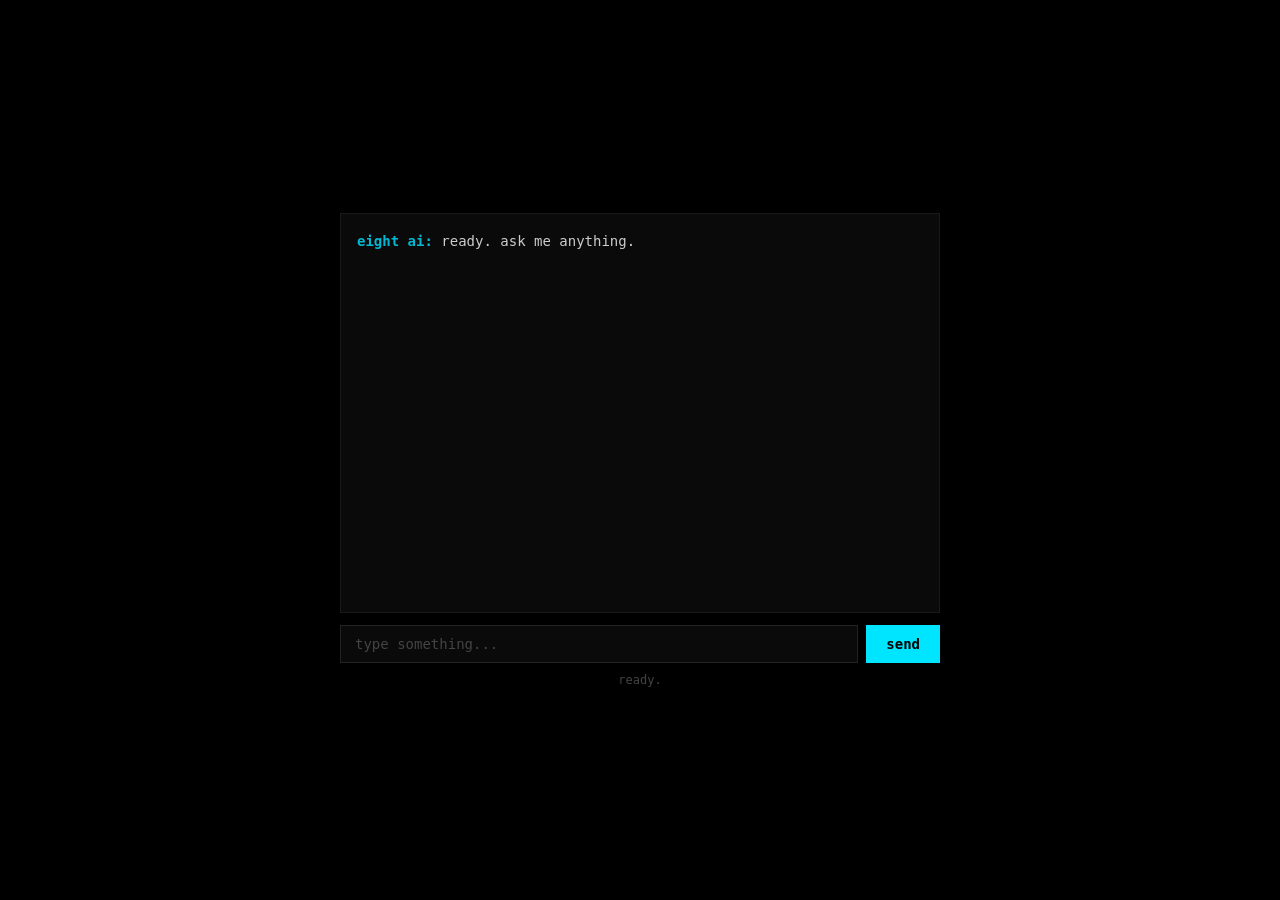
==== index.html @ 0d883f7c "Update index.html" ====
<!DOCTYPE html>
<html lang="en">
<head>
  <meta charset="UTF-8"/>
  <meta name="viewport" content="width=device-width, initial-scale=1.0"/>
  <title>Eight AI</title>
  <style>
    * { margin: 0; padding: 0; box-sizing: border-box; }
    body {
      background: #000;
      display: flex;
      flex-direction: column;
      align-items: center;
      justify-content: center;
      min-height: 100vh;
      font-family: monospace;
    }
    #chat-output {
      width: 600px;
      max-width: 90vw;
      height: 400px;
      overflow-y: auto;
      border: 1px solid #1a1a1a;
      padding: 16px;
      margin-bottom: 12px;
      font-size: 14px;
      line-height: 1.6;
      background: #0a0a0a;
    }
    .msg-user { color: #fff; margin-bottom: 8px; }
    .msg-user span { font-weight: bold; color: #00e5ff; }
    .msg-ai { color: #ccc; margin-bottom: 8px; }
    .msg-ai span { font-weight: bold; color: #00b8d4; }
    #input-row {
      display: flex;
      width: 600px;
      max-width: 90vw;
      gap: 8px;
    }
    #user-input {
      flex: 1;
      padding: 10px 14px;
      font-family: monospace;
      font-size: 14px;
      border: 1px solid #222;
      background: #0a0a0a;
      color: #fff;
      outline: none;
    }
    #user-input:focus { border-color: #00e5ff; }
    #user-input::placeholder { color: #444; }
    #send-btn {
      padding: 10px 20px;
      background: #00e5ff;
      color: #000;
      border: none;
      font-family: monospace;
      font-size: 14px;
      font-weight: bold;
      cursor: pointer;
    }
    #send-btn:hover { background: #00b8d4; }
    #send-btn:disabled { background: #1a1a1a; color: #444; cursor: not-allowed; }
    #status { margin-top: 10px; font-size: 12px; color: #444; }
  </style>
</head>
<body>
  <div id="chat-output">
    <div class="msg-ai"><span>eight ai:</span> ready. ask me anything.</div>
  </div>
  <div id="input-row">
    <input id="user-input" type="text" placeholder="type something..."/>
    <button id="send-btn">send</button>
  </div>
  <div id="status">ready.</div>

  <script>
    const WORKER_URL = 'https://notifly.userk8-dev.workers.dev/';
    const output = document.getElementById('chat-output');
    const input = document.getElementById('user-input');
    const btn = document.getElementById('send-btn');
    const status = document.getElementById('status');

    async function sendMessage() {
      const text = input.value.trim();
      if (!text) return;

      // show user message
      const userDiv = document.createElement('div');
      userDiv.className = 'msg-user';
      userDiv.innerHTML = `<span>you:</span> ${text}`;
      output.appendChild(userDiv);

      // create ai bubble
      const aiDiv = document.createElement('div');
      aiDiv.className = 'msg-ai';
      aiDiv.innerHTML = `<span>eight ai:</span> `;
      output.appendChild(aiDiv);
      output.scrollTop = output.scrollHeight;

      input.value = '';
      btn.disabled = true;
      input.disabled = true;
      status.textContent = 'generating...';

      try {
        const response = await fetch(WORKER_URL, {
          method: 'POST',
          headers: { 'Content-Type': 'application/json' },
          body: JSON.stringify({
            model: 'llama-3.3-70b-versatile',
            messages: [
              {
                role: 'system',
                content: 'You are Eight AI, a helpful and intelligent assistant built by USERK8. Be concise and helpful.'
              },
              { role: 'user', content: text }
            ],
            max_tokens: 500,
            temperature: 0.7,
            stream: true
          })
        });

        const reader = response.body.getReader();
        const decoder = new TextDecoder();

        while (true) {
          const { done, value } = await reader.read();
          if (done) break;

          const chunk = decoder.decode(value, { stream: true });
          const lines = chunk.split('\n').filter(l => l.startsWith('data: '));

          for (const line of lines) {
            const data = line.replace('data: ', '').trim();
            if (data === '[DONE]') continue;
            try {
              const parsed = JSON.parse(data);
              const delta = parsed.choices?.[0]?.delta?.content || '';
              if (delta) {
                aiDiv.dataset.raw = (aiDiv.dataset.raw || '') + delta;
                aiDiv.innerHTML = '<span>eight ai:</span> ' + aiDiv.dataset.raw
                .replace(/\*\*(.*?)\*\*/g, '<strong>$1</strong>')
                .replace(/\*(.*?)\*/g, '<em>$1</em>')
                .replace(/\n/g, '<br>');
                output.scrollTop = output.scrollHeight;
              }
            } catch {}
          }
        }

      } catch (err) {
        aiDiv.innerHTML += `error: ${err.message}`;
      }

      btn.disabled = false;
      input.disabled = false;
      status.textContent = 'ready.';
      input.focus();
    }

    btn.addEventListener('click', sendMessage);
    input.addEventListener('keydown', (e) => {
      if (e.key === 'Enter') sendMessage();
    });
  </script>
</body>
</html>
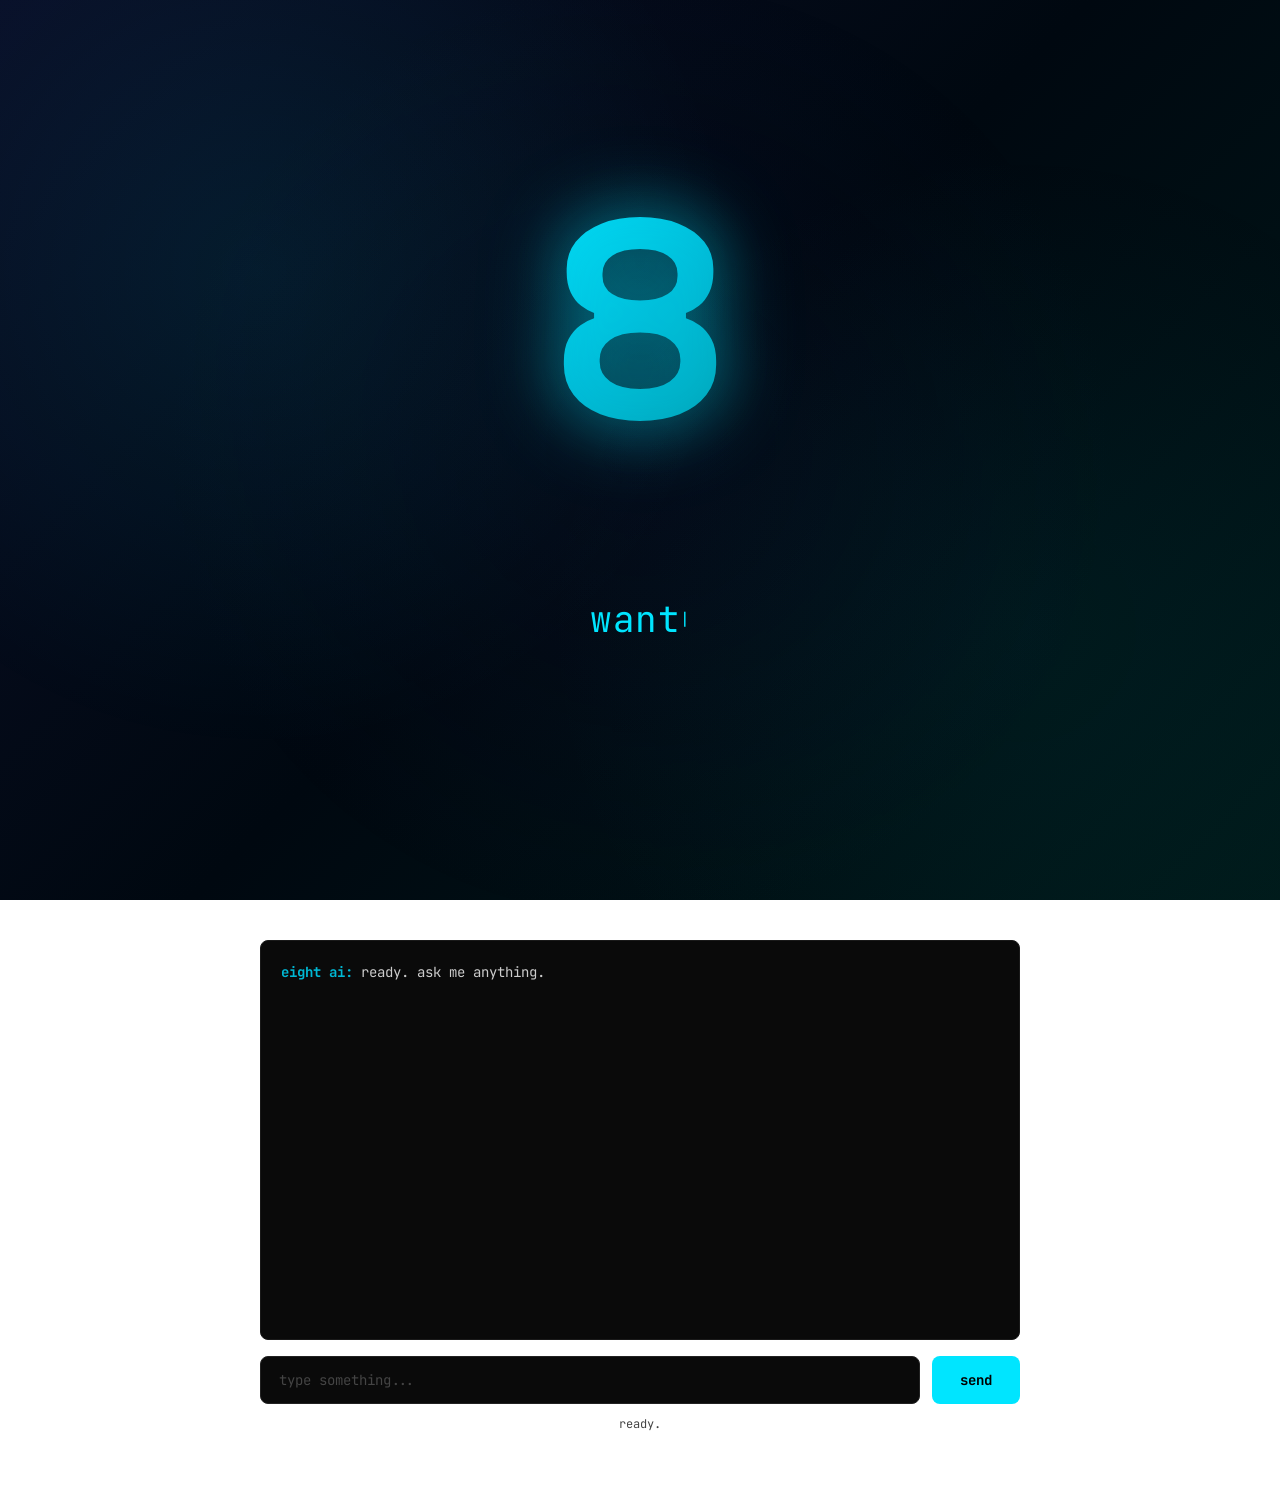
==== commit 34edf76a: "Update index.html" ====
--- a/index.html
+++ b/index.html
@@ -3,78 +3,310 @@
 <head>
   <meta charset="UTF-8"/>
   <meta name="viewport" content="width=device-width, initial-scale=1.0"/>
-  <title>Eight AI</title>
+  <title>eight ai | userk8</title>
+  <link rel="icon" type="image/svg+xml" href="favicon.svg">
+  <link href="https://fonts.googleapis.com/css2?family=JetBrains+Mono:wght@400;700&family=Space+Grotesk:wght@700&display=swap" rel="stylesheet">
   <style>
     * { margin: 0; padding: 0; box-sizing: border-box; }
+    
     body {
-      background: #000;
+      background: linear-gradient(135deg, #0a0e27 0%, #000810 50%, #001a1a 100%);
+      background-attachment: fixed;
+      color: #fff;
+      font-family: 'JetBrains Mono', monospace;
+      overflow-x: hidden;
+    }
+
+    /* Hero Section */
+    #hero {
+      min-height: 100vh;
       display: flex;
       flex-direction: column;
       align-items: center;
       justify-content: center;
-      min-height: 100vh;
-      font-family: monospace;
-    }
+      position: relative;
+      padding: 40px 20px;
+    }
+
+    /* Spinning 8 */
+    #spinning-eight {
+      font-size: clamp(120px, 25vw, 280px);
+      font-weight: 700;
+      font-family: 'Space Grotesk', sans-serif;
+      background: linear-gradient(135deg, #00e5ff 0%, #00b8d4 50%, #0097a7 100%);
+      -webkit-background-clip: text;
+      -webkit-text-fill-color: transparent;
+      background-clip: text;
+      animation: spinInfinity 8s linear infinite;
+      margin-bottom: 60px;
+      text-shadow: 0 0 60px rgba(0, 229, 255, 0.3);
+      filter: drop-shadow(0 0 40px rgba(0, 229, 255, 0.4));
+    }
+
+    @keyframes spinInfinity {
+      0% { transform: rotate(0deg); }
+      100% { transform: rotate(360deg); }
+    }
+
+    /* Typing Text */
+    #typing-container {
+      min-height: 120px;
+      display: flex;
+      align-items: center;
+      justify-content: center;
+      margin-bottom: 80px;
+      max-width: 900px;
+      margin-left: auto;
+      margin-right: auto;
+      padding: 0 20px;
+    }
+
+    #typing-text {
+      font-size: clamp(24px, 4vw, 36px);
+      color: #00e5ff;
+      font-weight: 400;
+      letter-spacing: 0.5px;
+      line-height: 1.5;
+      text-align: center;
+    }
+
+    .cursor {
+      animation: blink 0.8s infinite;
+      color: #00e5ff;
+    }
+
+    @keyframes blink {
+      0%, 50% { opacity: 1; }
+      51%, 100% { opacity: 0; }
+    }
+
+    /* Chat Section */
+    #chat-section {
+      width: 100%;
+      max-width: 800px;
+      margin: 0 auto;
+      padding: 40px 20px 60px;
+    }
+
     #chat-output {
-      width: 600px;
-      max-width: 90vw;
+      width: 100%;
       height: 400px;
       overflow-y: auto;
       border: 1px solid #1a1a1a;
-      padding: 16px;
+      padding: 20px;
+      margin-bottom: 16px;
+      font-size: 14px;
+      line-height: 1.7;
+      background: #0a0a0a;
+      border-radius: 8px;
+    }
+
+    #chat-output::-webkit-scrollbar {
+      width: 8px;
+    }
+
+    #chat-output::-webkit-scrollbar-track {
+      background: #0a0a0a;
+    }
+
+    #chat-output::-webkit-scrollbar-thumb {
+      background: #1a1a1a;
+      border-radius: 4px;
+    }
+
+    #chat-output::-webkit-scrollbar-thumb:hover {
+      background: #2a2a2a;
+    }
+
+    .msg-user { 
+      color: #fff; 
       margin-bottom: 12px;
-      font-size: 14px;
-      line-height: 1.6;
-      background: #0a0a0a;
-    }
-    .msg-user { color: #fff; margin-bottom: 8px; }
-    .msg-user span { font-weight: bold; color: #00e5ff; }
-    .msg-ai { color: #ccc; margin-bottom: 8px; }
-    .msg-ai span { font-weight: bold; color: #00b8d4; }
+      animation: slideIn 0.3s ease;
+    }
+    .msg-user span { 
+      font-weight: bold; 
+      color: #00e5ff; 
+    }
+    
+    .msg-ai { 
+      color: #ccc; 
+      margin-bottom: 12px;
+      animation: slideIn 0.3s ease;
+    }
+    .msg-ai span { 
+      font-weight: bold; 
+      color: #00b8d4; 
+    }
+
+    @keyframes slideIn {
+      from {
+        opacity: 0;
+        transform: translateY(10px);
+      }
+      to {
+        opacity: 1;
+        transform: translateY(0);
+      }
+    }
+
     #input-row {
       display: flex;
-      width: 600px;
-      max-width: 90vw;
-      gap: 8px;
-    }
+      width: 100%;
+      gap: 12px;
+    }
+
     #user-input {
       flex: 1;
-      padding: 10px 14px;
-      font-family: monospace;
+      padding: 14px 18px;
+      font-family: 'JetBrains Mono', monospace;
       font-size: 14px;
       border: 1px solid #222;
       background: #0a0a0a;
       color: #fff;
       outline: none;
-    }
-    #user-input:focus { border-color: #00e5ff; }
-    #user-input::placeholder { color: #444; }
+      border-radius: 8px;
+      transition: all 0.2s ease;
+    }
+
+    #user-input:focus { 
+      border-color: #00e5ff; 
+      box-shadow: 0 0 0 2px rgba(0, 229, 255, 0.1);
+    }
+
+    #user-input::placeholder { 
+      color: #444; 
+    }
+
     #send-btn {
-      padding: 10px 20px;
+      padding: 14px 28px;
       background: #00e5ff;
       color: #000;
       border: none;
-      font-family: monospace;
+      font-family: 'JetBrains Mono', monospace;
       font-size: 14px;
       font-weight: bold;
       cursor: pointer;
-    }
-    #send-btn:hover { background: #00b8d4; }
-    #send-btn:disabled { background: #1a1a1a; color: #444; cursor: not-allowed; }
-    #status { margin-top: 10px; font-size: 12px; color: #444; }
+      border-radius: 8px;
+      transition: all 0.2s ease;
+      text-transform: lowercase;
+    }
+
+    #send-btn:hover { 
+      background: #00b8d4; 
+      transform: translateY(-1px);
+      box-shadow: 0 4px 12px rgba(0, 229, 255, 0.3);
+    }
+
+    #send-btn:active {
+      transform: translateY(0);
+    }
+
+    #send-btn:disabled { 
+      background: #1a1a1a; 
+      color: #444; 
+      cursor: not-allowed;
+      transform: none;
+    }
+
+    #status { 
+      margin-top: 12px; 
+      font-size: 12px; 
+      color: #444;
+      text-align: center;
+    }
+
+    /* Background effect */
+    body::before {
+      content: '';
+      position: fixed;
+      top: 0;
+      left: 0;
+      width: 100%;
+      height: 100%;
+      background: 
+        radial-gradient(circle at 20% 30%, rgba(0, 229, 255, 0.08) 0%, transparent 40%),
+        radial-gradient(circle at 80% 70%, rgba(0, 151, 167, 0.06) 0%, transparent 40%),
+        radial-gradient(circle at 50% 50%, rgba(10, 14, 39, 0.4) 0%, transparent 60%);
+      pointer-events: none;
+      z-index: -1;
+      animation: atmosphereShift 20s ease-in-out infinite alternate;
+    }
+
+    @keyframes atmosphereShift {
+      0% { opacity: 0.6; }
+      100% { opacity: 1; }
+    }
   </style>
 </head>
 <body>
-  <div id="chat-output">
-    <div class="msg-ai"><span>eight ai:</span> ready. ask me anything.</div>
-  </div>
-  <div id="input-row">
-    <input id="user-input" type="text" placeholder="type something..."/>
-    <button id="send-btn">send</button>
-  </div>
-  <div id="status">ready.</div>
+  <!-- Hero Section -->
+  <section id="hero">
+    <div id="spinning-eight">8</div>
+    <div id="typing-container">
+      <span id="typing-text"></span><span class="cursor">|</span>
+    </div>
+  </section>
+
+  <!-- Chat Section -->
+  <section id="chat-section">
+    <div id="chat-output">
+      <div class="msg-ai"><span>eight ai:</span> ready. ask me anything.</div>
+    </div>
+    <div id="input-row">
+      <input id="user-input" type="text" placeholder="type something..."/>
+      <button id="send-btn">send</button>
+    </div>
+    <div id="status">ready.</div>
+  </section>
 
   <script>
+    // Typing Animation
+    const phrases = [
+      "want to write something?\ni can draft it for you",
+      "need help with code?\nlet's debug together",
+      "stuck on a problem?\ni'll help you think it through",
+      "ideas floating around?\nlet's organize them",
+      "creative block?\ni can help brainstorm",
+      "questions on your mind?\nanswers coming up",
+      "need a second opinion?\nfire away, i'm listening"
+    ];
+    
+    let phraseIndex = 0;
+    let charIndex = 0;
+    let isDeleting = false;
+    let typingSpeed = 50;
+    
+    const typingElement = document.getElementById('typing-text');
+    
+    function type() {
+      const currentPhrase = phrases[phraseIndex];
+      
+      if (isDeleting) {
+        typingElement.innerHTML = currentPhrase.substring(0, charIndex - 1).replace(/\n/g, '<br>');
+        charIndex--;
+        typingSpeed = 25; // faster deletion
+      } else {
+        typingElement.innerHTML = currentPhrase.substring(0, charIndex + 1).replace(/\n/g, '<br>');
+        charIndex++;
+        typingSpeed = 50; // normal typing speed
+      }
+      
+      if (!isDeleting && charIndex === currentPhrase.length) {
+        isDeleting = true;
+        typingSpeed = 3000; // pause for 3 seconds at end
+      } else if (isDeleting && charIndex === 0) {
+        isDeleting = false;
+        phraseIndex = (phraseIndex + 1) % phrases.length;
+        typingSpeed = 500; // pause before next phrase
+      }
+      
+      setTimeout(type, typingSpeed);
+    }
+    
+    // Start typing animation
+    setTimeout(type, 1000);
+
+    // Chat functionality
     const WORKER_URL = 'https://notifly.userk8-dev.workers.dev/';
     const output = document.getElementById('chat-output');
     const input = document.getElementById('user-input');
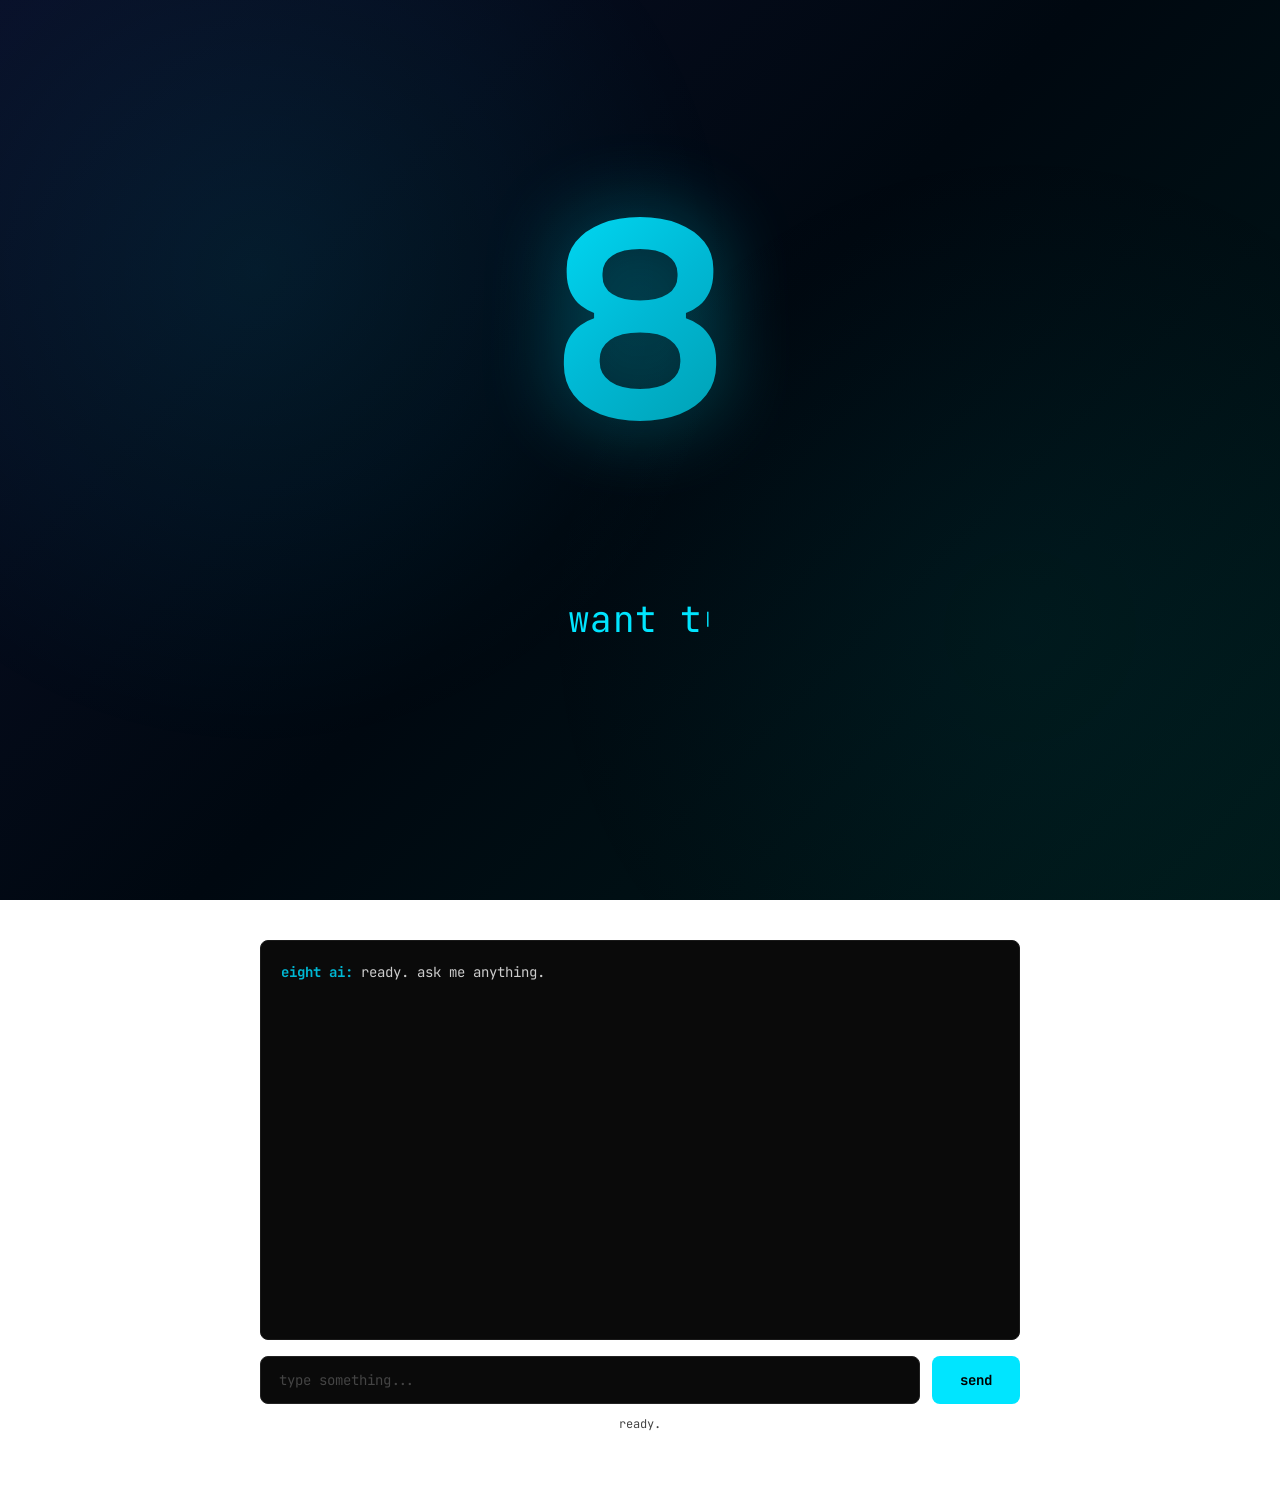
==== commit 6167139a: "Update index.html" ====
--- a/index.html
+++ b/index.html
@@ -17,7 +17,6 @@
       overflow-x: hidden;
     }
 
-    /* Hero Section */
     #hero {
       min-height: 100vh;
       display: flex;
@@ -28,7 +27,6 @@
       padding: 40px 20px;
     }
 
-    /* Spinning 8 */
     #spinning-eight {
       font-size: clamp(120px, 25vw, 280px);
       font-weight: 700;
@@ -39,7 +37,6 @@
       background-clip: text;
       animation: spinInfinity 8s linear infinite;
       margin-bottom: 60px;
-      text-shadow: 0 0 60px rgba(0, 229, 255, 0.3);
       filter: drop-shadow(0 0 40px rgba(0, 229, 255, 0.4));
     }
 
@@ -48,7 +45,6 @@
       100% { transform: rotate(360deg); }
     }
 
-    /* Typing Text */
     #typing-container {
       min-height: 120px;
       display: flex;
@@ -80,7 +76,6 @@
       51%, 100% { opacity: 0; }
     }
 
-    /* Chat Section */
     #chat-section {
       width: 100%;
       max-width: 800px;
@@ -101,52 +96,19 @@
       border-radius: 8px;
     }
 
-    #chat-output::-webkit-scrollbar {
-      width: 8px;
-    }
-
-    #chat-output::-webkit-scrollbar-track {
-      background: #0a0a0a;
-    }
-
-    #chat-output::-webkit-scrollbar-thumb {
-      background: #1a1a1a;
-      border-radius: 4px;
-    }
-
-    #chat-output::-webkit-scrollbar-thumb:hover {
-      background: #2a2a2a;
-    }
-
-    .msg-user { 
-      color: #fff; 
-      margin-bottom: 12px;
-      animation: slideIn 0.3s ease;
-    }
-    .msg-user span { 
-      font-weight: bold; 
-      color: #00e5ff; 
-    }
-    
-    .msg-ai { 
-      color: #ccc; 
-      margin-bottom: 12px;
-      animation: slideIn 0.3s ease;
-    }
-    .msg-ai span { 
-      font-weight: bold; 
-      color: #00b8d4; 
-    }
+    #chat-output::-webkit-scrollbar { width: 8px; }
+    #chat-output::-webkit-scrollbar-track { background: #0a0a0a; }
+    #chat-output::-webkit-scrollbar-thumb { background: #1a1a1a; border-radius: 4px; }
+    #chat-output::-webkit-scrollbar-thumb:hover { background: #2a2a2a; }
+
+    .msg-user { color: #fff; margin-bottom: 12px; animation: slideIn 0.3s ease; }
+    .msg-user span { font-weight: bold; color: #00e5ff; }
+    .msg-ai { color: #ccc; margin-bottom: 12px; animation: slideIn 0.3s ease; }
+    .msg-ai span { font-weight: bold; color: #00b8d4; }
 
     @keyframes slideIn {
-      from {
-        opacity: 0;
-        transform: translateY(10px);
-      }
-      to {
-        opacity: 1;
-        transform: translateY(0);
-      }
+      from { opacity: 0; transform: translateY(10px); }
+      to { opacity: 1; transform: translateY(0); }
     }
 
     #input-row {
@@ -172,10 +134,7 @@
       border-color: #00e5ff; 
       box-shadow: 0 0 0 2px rgba(0, 229, 255, 0.1);
     }
-
-    #user-input::placeholder { 
-      color: #444; 
-    }
+    #user-input::placeholder { color: #444; }
 
     #send-btn {
       padding: 14px 28px;
@@ -196,11 +155,7 @@
       transform: translateY(-1px);
       box-shadow: 0 4px 12px rgba(0, 229, 255, 0.3);
     }
-
-    #send-btn:active {
-      transform: translateY(0);
-    }
-
+    #send-btn:active { transform: translateY(0); }
     #send-btn:disabled { 
       background: #1a1a1a; 
       color: #444; 
@@ -215,31 +170,20 @@
       text-align: center;
     }
 
-    /* Background effect */
     body::before {
       content: '';
       position: fixed;
-      top: 0;
-      left: 0;
-      width: 100%;
-      height: 100%;
+      top: 0; left: 0;
+      width: 100%; height: 100%;
       background: 
         radial-gradient(circle at 20% 30%, rgba(0, 229, 255, 0.08) 0%, transparent 40%),
-        radial-gradient(circle at 80% 70%, rgba(0, 151, 167, 0.06) 0%, transparent 40%),
-        radial-gradient(circle at 50% 50%, rgba(10, 14, 39, 0.4) 0%, transparent 60%);
+        radial-gradient(circle at 80% 70%, rgba(0, 151, 167, 0.06) 0%, transparent 40%);
       pointer-events: none;
       z-index: -1;
-      animation: atmosphereShift 20s ease-in-out infinite alternate;
-    }
-
-    @keyframes atmosphereShift {
-      0% { opacity: 0.6; }
-      100% { opacity: 1; }
     }
   </style>
 </head>
 <body>
-  <!-- Hero Section -->
   <section id="hero">
     <div id="spinning-eight">8</div>
     <div id="typing-container">
@@ -247,7 +191,6 @@
     </div>
   </section>
 
-  <!-- Chat Section -->
   <section id="chat-section">
     <div id="chat-output">
       <div class="msg-ai"><span>eight ai:</span> ready. ask me anything.</div>
@@ -260,7 +203,7 @@
   </section>
 
   <script>
-    // Typing Animation
+    // Typing animation
     const phrases = [
       "want to write something?\ni can draft it for you",
       "need help with code?\nlet's debug together",
@@ -270,63 +213,62 @@
       "questions on your mind?\nanswers coming up",
       "need a second opinion?\nfire away, i'm listening"
     ];
-    
+
     let phraseIndex = 0;
     let charIndex = 0;
     let isDeleting = false;
     let typingSpeed = 50;
-    
     const typingElement = document.getElementById('typing-text');
-    
+
     function type() {
       const currentPhrase = phrases[phraseIndex];
-      
       if (isDeleting) {
         typingElement.innerHTML = currentPhrase.substring(0, charIndex - 1).replace(/\n/g, '<br>');
         charIndex--;
-        typingSpeed = 25; // faster deletion
+        typingSpeed = 25;
       } else {
         typingElement.innerHTML = currentPhrase.substring(0, charIndex + 1).replace(/\n/g, '<br>');
         charIndex++;
-        typingSpeed = 50; // normal typing speed
+        typingSpeed = 50;
       }
-      
       if (!isDeleting && charIndex === currentPhrase.length) {
         isDeleting = true;
-        typingSpeed = 3000; // pause for 3 seconds at end
+        typingSpeed = 3000;
       } else if (isDeleting && charIndex === 0) {
         isDeleting = false;
         phraseIndex = (phraseIndex + 1) % phrases.length;
-        typingSpeed = 500; // pause before next phrase
+        typingSpeed = 500;
       }
-      
       setTimeout(type, typingSpeed);
     }
-    
-    // Start typing animation
     setTimeout(type, 1000);
 
-    // Chat functionality
+    // Chat
     const WORKER_URL = 'https://notifly.userk8-dev.workers.dev/';
     const output = document.getElementById('chat-output');
     const input = document.getElementById('user-input');
     const btn = document.getElementById('send-btn');
     const status = document.getElementById('status');
 
+    function renderMarkdown(raw) {
+      return raw
+        .replace(/\*\*(.*?)\*\*/gs, '<strong>$1</strong>')
+        .replace(/\n/g, '<br>');
+    }
+
     async function sendMessage() {
       const text = input.value.trim();
       if (!text) return;
 
-      // show user message
       const userDiv = document.createElement('div');
       userDiv.className = 'msg-user';
       userDiv.innerHTML = `<span>you:</span> ${text}`;
       output.appendChild(userDiv);
 
-      // create ai bubble
       const aiDiv = document.createElement('div');
       aiDiv.className = 'msg-ai';
       aiDiv.innerHTML = `<span>eight ai:</span> `;
+      aiDiv.dataset.raw = '';
       output.appendChild(aiDiv);
       output.scrollTop = output.scrollHeight;
 
@@ -371,11 +313,8 @@
               const parsed = JSON.parse(data);
               const delta = parsed.choices?.[0]?.delta?.content || '';
               if (delta) {
-                aiDiv.dataset.raw = (aiDiv.dataset.raw || '') + delta;
-                aiDiv.innerHTML = '<span>eight ai:</span> ' + aiDiv.dataset.raw
-                .replace(/\*\*(.*?)\*\*/g, '<strong>$1</strong>')
-                .replace(/\*(.*?)\*/g, '<em>$1</em>')
-                .replace(/\n/g, '<br>');
+                aiDiv.dataset.raw += delta;
+                aiDiv.innerHTML = '<span>eight ai:</span> ' + renderMarkdown(aiDiv.dataset.raw);
                 output.scrollTop = output.scrollHeight;
               }
             } catch {}
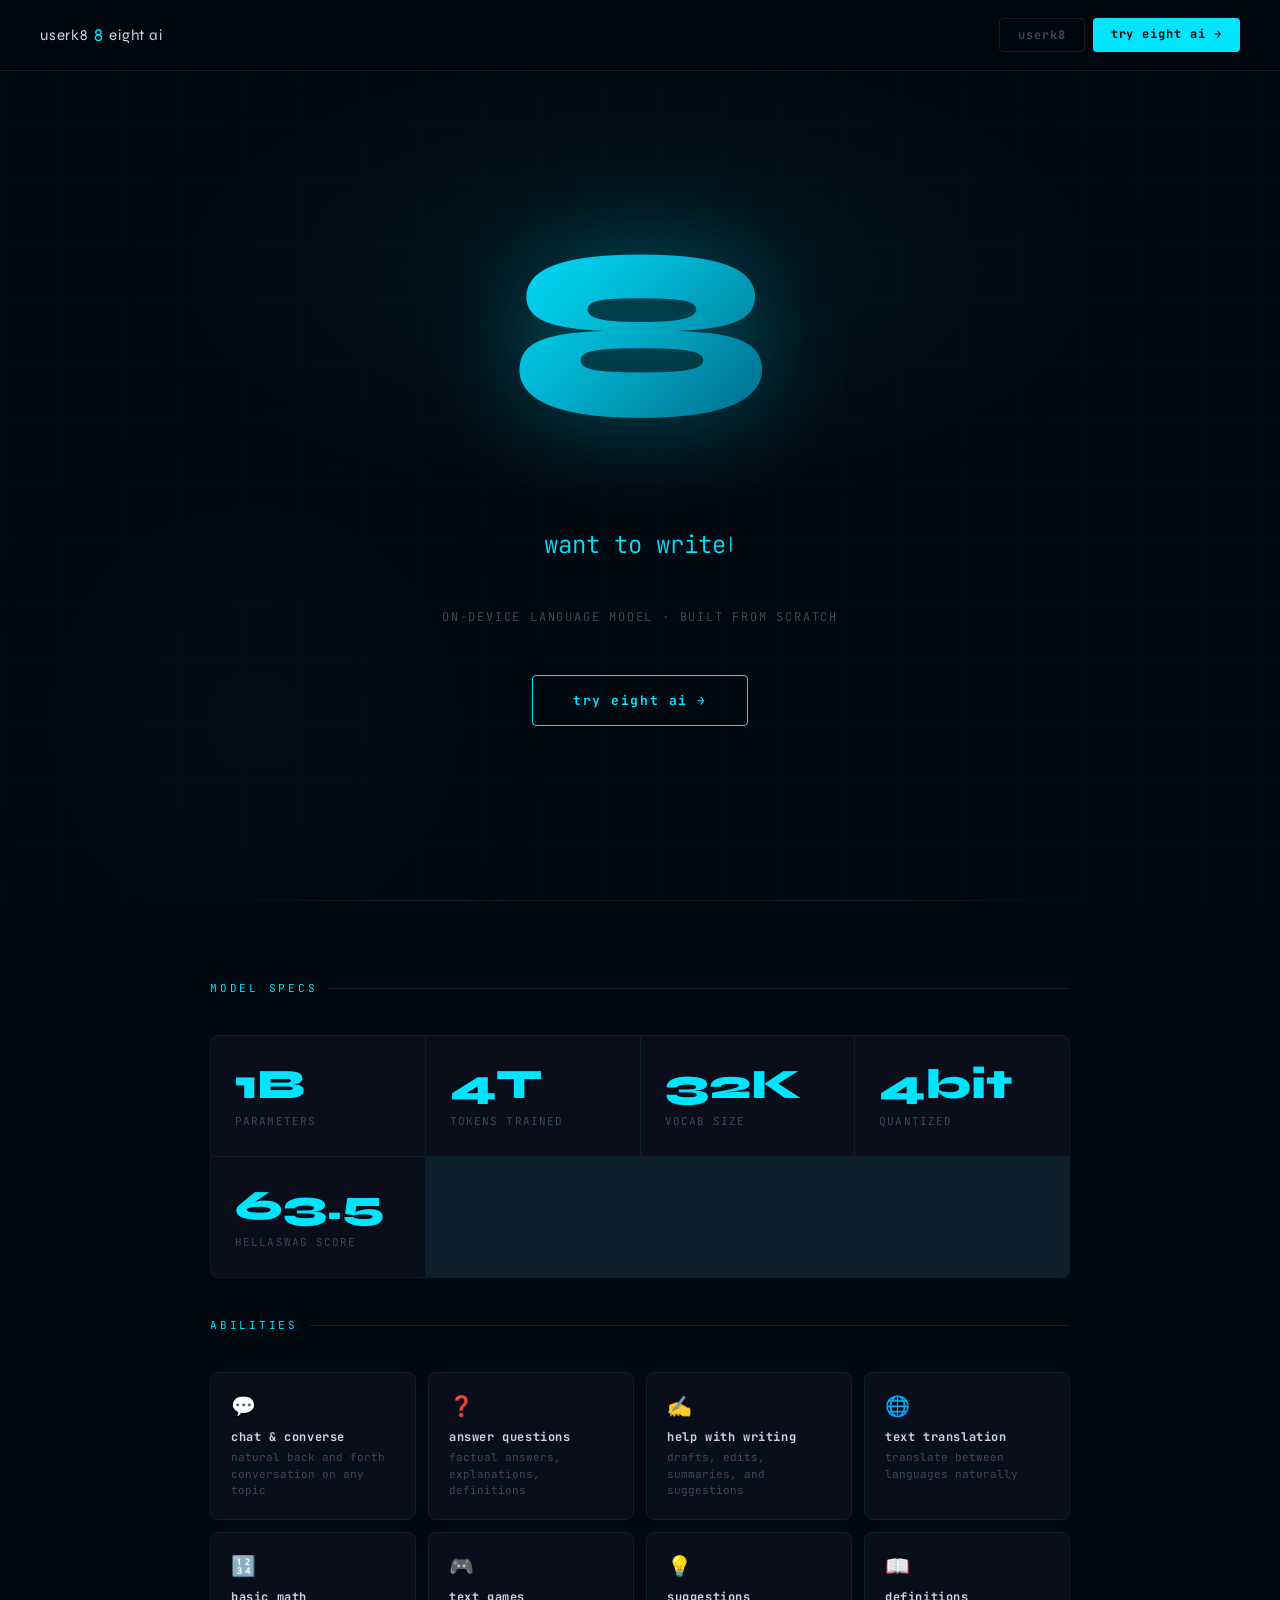
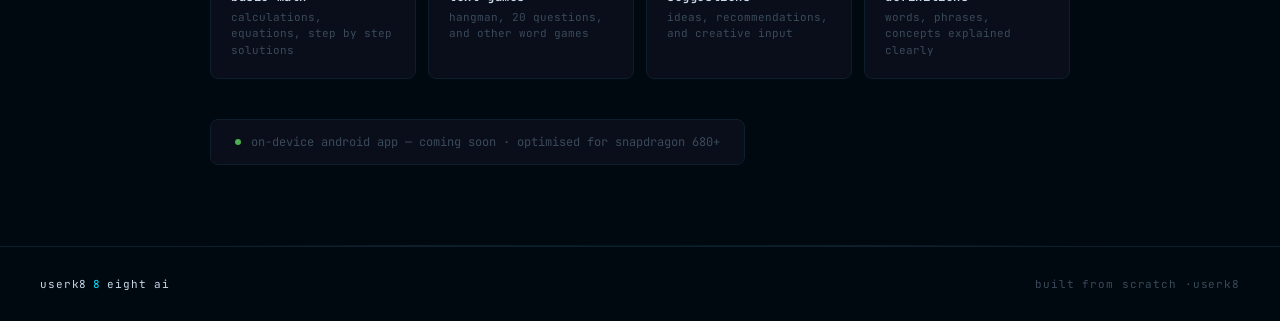
==== commit e9c8d7cf: "Update index.html" ====
--- a/index.html
+++ b/index.html
@@ -5,205 +5,509 @@
   <meta name="viewport" content="width=device-width, initial-scale=1.0"/>
   <title>eight ai | userk8</title>
   <link rel="icon" type="image/svg+xml" href="favicon.svg">
-  <link href="https://fonts.googleapis.com/css2?family=JetBrains+Mono:wght@400;700&family=Space+Grotesk:wght@700&display=swap" rel="stylesheet">
+  <link href="https://fonts.googleapis.com/css2?family=JetBrains+Mono:wght@300;400;700&family=Syne:wght@700;800&display=swap" rel="stylesheet">
   <style>
+    :root {
+      --cyan: #00e5ff;
+      --cyan-dim: #00b8d4;
+      --cyan-ghost: rgba(0,229,255,0.07);
+      --bg: #000810;
+      --surface: #0a0d1a;
+      --border: #0d1f2d;
+      --text: #c8d8e8;
+      --muted: #3a4a5a;
+    }
+
     * { margin: 0; padding: 0; box-sizing: border-box; }
-    
+
     body {
-      background: linear-gradient(135deg, #0a0e27 0%, #000810 50%, #001a1a 100%);
-      background-attachment: fixed;
-      color: #fff;
+      background: var(--bg);
+      color: var(--text);
       font-family: 'JetBrains Mono', monospace;
       overflow-x: hidden;
     }
 
+    /* NAV */
+    nav {
+      position: fixed;
+      top: 0; left: 0; right: 0;
+      z-index: 100;
+      display: flex;
+      justify-content: space-between;
+      align-items: center;
+      padding: 18px 40px;
+      background: rgba(0,8,16,0.85);
+      backdrop-filter: blur(12px);
+      border-bottom: 1px solid var(--border);
+    }
+
+    .nav-logo {
+      font-family: 'Syne', sans-serif;
+      font-size: 15px;
+      color: var(--text);
+      letter-spacing: 0.05em;
+      display: flex;
+      align-items: center;
+      gap: 6px;
+    }
+
+    .nav-logo .inf {
+      color: var(--cyan);
+      font-size: 18px;
+      animation: spinInf 6s linear infinite;
+      display: inline-block;
+    }
+
+    @keyframes spinInf {
+      from { transform: rotate(0deg); }
+      to { transform: rotate(360deg); }
+    }
+
+    .nav-links {
+      display: flex;
+      gap: 8px;
+    }
+
+    .nav-links a {
+      text-decoration: none;
+      font-size: 12px;
+      font-weight: 700;
+      padding: 8px 18px;
+      border-radius: 4px;
+      letter-spacing: 0.08em;
+      text-transform: lowercase;
+      transition: all 0.2s;
+    }
+
+    .nav-links .link-hub {
+      color: var(--muted);
+      border: 1px solid var(--border);
+    }
+
+    .nav-links .link-hub:hover {
+      color: var(--text);
+      border-color: var(--muted);
+    }
+
+    .nav-links .link-try {
+      color: #000;
+      background: var(--cyan);
+    }
+
+    .nav-links .link-try:hover {
+      background: var(--cyan-dim);
+      transform: translateY(-1px);
+      box-shadow: 0 4px 16px rgba(0,229,255,0.25);
+    }
+
+    /* HERO */
     #hero {
       min-height: 100vh;
       display: flex;
       flex-direction: column;
       align-items: center;
       justify-content: center;
+      padding: 120px 20px 80px;
       position: relative;
-      padding: 40px 20px;
+    }
+
+    #hero::before {
+      content: '';
+      position: absolute;
+      top: 0; left: 0; right: 0; bottom: 0;
+      background:
+        radial-gradient(ellipse 60% 40% at 50% 30%, rgba(0,229,255,0.06) 0%, transparent 70%),
+        radial-gradient(ellipse 40% 60% at 20% 80%, rgba(0,151,167,0.04) 0%, transparent 60%);
+      pointer-events: none;
     }
 
     #spinning-eight {
-      font-size: clamp(120px, 25vw, 280px);
-      font-weight: 700;
-      font-family: 'Space Grotesk', sans-serif;
-      background: linear-gradient(135deg, #00e5ff 0%, #00b8d4 50%, #0097a7 100%);
+      font-size: clamp(100px, 22vw, 240px);
+      font-family: 'Syne', sans-serif;
+      font-weight: 800;
+      background: linear-gradient(135deg, #00e5ff 0%, #00b8d4 40%, #006080 100%);
       -webkit-background-clip: text;
       -webkit-text-fill-color: transparent;
       background-clip: text;
-      animation: spinInfinity 8s linear infinite;
-      margin-bottom: 60px;
-      filter: drop-shadow(0 0 40px rgba(0, 229, 255, 0.4));
-    }
-
-    @keyframes spinInfinity {
-      0% { transform: rotate(0deg); }
-      100% { transform: rotate(360deg); }
+      animation: spinInf 8s linear infinite;
+      filter: drop-shadow(0 0 50px rgba(0,229,255,0.35));
+      line-height: 1;
+      margin-bottom: 50px;
     }
 
     #typing-container {
-      min-height: 120px;
+      height: 80px;
       display: flex;
       align-items: center;
       justify-content: center;
-      margin-bottom: 80px;
+      margin-bottom: 24px;
+      padding: 0 20px;
+      max-width: 700px;
+      text-align: center;
+    }
+
+    #typing-text {
+      font-size: clamp(16px, 3vw, 24px);
+      color: var(--cyan);
+      font-weight: 300;
+      line-height: 1.5;
+    }
+
+    .cursor {
+      color: var(--cyan);
+      animation: blink 0.8s infinite;
+    }
+
+    @keyframes blink {
+      0%,50% { opacity: 1; }
+      51%,100% { opacity: 0; }
+    }
+
+    .hero-sub {
+      font-size: 12px;
+      color: var(--muted);
+      letter-spacing: 0.15em;
+      text-transform: uppercase;
+      margin-bottom: 50px;
+    }
+
+    .try-btn {
+      display: inline-block;
+      text-decoration: none;
+      padding: 16px 40px;
+      background: transparent;
+      color: var(--cyan);
+      border: 1px solid var(--cyan);
+      font-family: 'JetBrains Mono', monospace;
+      font-size: 13px;
+      font-weight: 700;
+      letter-spacing: 0.12em;
+      text-transform: lowercase;
+      border-radius: 4px;
+      transition: all 0.25s;
+      position: relative;
+      overflow: hidden;
+    }
+
+    .try-btn::before {
+      content: '';
+      position: absolute;
+      top: 0; left: -100%;
+      width: 100%; height: 100%;
+      background: var(--cyan);
+      transition: left 0.25s;
+      z-index: -1;
+    }
+
+    .try-btn:hover {
+      color: #000;
+    }
+
+    .try-btn:hover::before {
+      left: 0;
+    }
+
+    /* DIVIDER */
+    .divider {
+      width: 100%;
       max-width: 900px;
-      margin-left: auto;
-      margin-right: auto;
-      padding: 0 20px;
-    }
-
-    #typing-text {
-      font-size: clamp(24px, 4vw, 36px);
-      color: #00e5ff;
-      font-weight: 400;
-      letter-spacing: 0.5px;
+      margin: 0 auto;
+      height: 1px;
+      background: linear-gradient(90deg, transparent, var(--border), var(--cyan-ghost), var(--border), transparent);
+    }
+
+    /* SPECS SECTION */
+    #specs {
+      padding: 80px 20px;
+      max-width: 900px;
+      margin: 0 auto;
+    }
+
+    .section-label {
+      font-size: 11px;
+      color: var(--cyan);
+      letter-spacing: 0.25em;
+      text-transform: uppercase;
+      margin-bottom: 40px;
+      display: flex;
+      align-items: center;
+      gap: 12px;
+    }
+
+    .section-label::after {
+      content: '';
+      flex: 1;
+      height: 1px;
+      background: var(--border);
+    }
+
+    /* BIG STATS */
+    .stats-grid {
+      display: grid;
+      grid-template-columns: repeat(auto-fit, minmax(180px, 1fr));
+      gap: 1px;
+      background: var(--border);
+      border: 1px solid var(--border);
+      border-radius: 8px;
+      overflow: hidden;
+      margin-bottom: 40px;
+    }
+
+    .stat-item {
+      background: var(--surface);
+      padding: 28px 24px;
+      transition: background 0.2s;
+    }
+
+    .stat-item:hover {
+      background: var(--cyan-ghost);
+    }
+
+    .stat-value {
+      font-family: 'Syne', sans-serif;
+      font-size: clamp(28px, 4vw, 42px);
+      font-weight: 800;
+      color: var(--cyan);
+      line-height: 1;
+      margin-bottom: 8px;
+    }
+
+    .stat-label {
+      font-size: 11px;
+      color: var(--muted);
+      letter-spacing: 0.1em;
+      text-transform: uppercase;
+    }
+
+    /* ABILITIES */
+    .abilities-grid {
+      display: grid;
+      grid-template-columns: repeat(auto-fit, minmax(200px, 1fr));
+      gap: 12px;
+      margin-bottom: 40px;
+    }
+
+    .ability-card {
+      background: var(--surface);
+      border: 1px solid var(--border);
+      border-radius: 8px;
+      padding: 20px;
+      transition: all 0.2s;
+    }
+
+    .ability-card:hover {
+      border-color: var(--cyan-dim);
+      background: var(--cyan-ghost);
+      transform: translateY(-2px);
+    }
+
+    .ability-icon {
+      font-size: 20px;
+      margin-bottom: 10px;
+    }
+
+    .ability-title {
+      font-size: 12px;
+      font-weight: 700;
+      color: var(--text);
+      margin-bottom: 4px;
+      letter-spacing: 0.05em;
+    }
+
+    .ability-desc {
+      font-size: 11px;
+      color: var(--muted);
       line-height: 1.5;
-      text-align: center;
-    }
-
-    .cursor {
-      animation: blink 0.8s infinite;
-      color: #00e5ff;
-    }
-
-    @keyframes blink {
-      0%, 50% { opacity: 1; }
-      51%, 100% { opacity: 0; }
-    }
-
-    #chat-section {
-      width: 100%;
-      max-width: 800px;
-      margin: 0 auto;
-      padding: 40px 20px 60px;
-    }
-
-    #chat-output {
-      width: 100%;
-      height: 400px;
-      overflow-y: auto;
-      border: 1px solid #1a1a1a;
-      padding: 20px;
-      margin-bottom: 16px;
-      font-size: 14px;
-      line-height: 1.7;
-      background: #0a0a0a;
+    }
+
+    /* ANDROID BADGE */
+    .android-badge {
+      display: inline-flex;
+      align-items: center;
+      gap: 10px;
+      padding: 14px 24px;
+      background: var(--surface);
+      border: 1px solid var(--border);
       border-radius: 8px;
-    }
-
-    #chat-output::-webkit-scrollbar { width: 8px; }
-    #chat-output::-webkit-scrollbar-track { background: #0a0a0a; }
-    #chat-output::-webkit-scrollbar-thumb { background: #1a1a1a; border-radius: 4px; }
-    #chat-output::-webkit-scrollbar-thumb:hover { background: #2a2a2a; }
-
-    .msg-user { color: #fff; margin-bottom: 12px; animation: slideIn 0.3s ease; }
-    .msg-user span { font-weight: bold; color: #00e5ff; }
-    .msg-ai { color: #ccc; margin-bottom: 12px; animation: slideIn 0.3s ease; }
-    .msg-ai span { font-weight: bold; color: #00b8d4; }
-
-    @keyframes slideIn {
-      from { opacity: 0; transform: translateY(10px); }
-      to { opacity: 1; transform: translateY(0); }
-    }
-
-    #input-row {
-      display: flex;
-      width: 100%;
-      gap: 12px;
-    }
-
-    #user-input {
-      flex: 1;
-      padding: 14px 18px;
-      font-family: 'JetBrains Mono', monospace;
-      font-size: 14px;
-      border: 1px solid #222;
-      background: #0a0a0a;
-      color: #fff;
-      outline: none;
-      border-radius: 8px;
-      transition: all 0.2s ease;
-    }
-
-    #user-input:focus { 
-      border-color: #00e5ff; 
-      box-shadow: 0 0 0 2px rgba(0, 229, 255, 0.1);
-    }
-    #user-input::placeholder { color: #444; }
-
-    #send-btn {
-      padding: 14px 28px;
-      background: #00e5ff;
-      color: #000;
-      border: none;
-      font-family: 'JetBrains Mono', monospace;
-      font-size: 14px;
-      font-weight: bold;
-      cursor: pointer;
-      border-radius: 8px;
-      transition: all 0.2s ease;
-      text-transform: lowercase;
-    }
-
-    #send-btn:hover { 
-      background: #00b8d4; 
-      transform: translateY(-1px);
-      box-shadow: 0 4px 12px rgba(0, 229, 255, 0.3);
-    }
-    #send-btn:active { transform: translateY(0); }
-    #send-btn:disabled { 
-      background: #1a1a1a; 
-      color: #444; 
-      cursor: not-allowed;
-      transform: none;
-    }
-
-    #status { 
-      margin-top: 12px; 
-      font-size: 12px; 
-      color: #444;
-      text-align: center;
-    }
-
-    body::before {
+      font-size: 12px;
+      color: var(--muted);
+    }
+
+    .android-badge .dot {
+      width: 6px;
+      height: 6px;
+      border-radius: 50%;
+      background: #4caf50;
+      animation: pulse 2s infinite;
+    }
+
+    @keyframes pulse {
+      0%, 100% { opacity: 1; }
+      50% { opacity: 0.3; }
+    }
+
+    /* FOOTER */
+    footer {
+      border-top: 1px solid var(--border);
+      padding: 30px 40px;
+      display: flex;
+      justify-content: space-between;
+      align-items: center;
+      font-size: 11px;
+      color: var(--muted);
+      letter-spacing: 0.08em;
+    }
+
+    footer .footer-logo {
+      display: flex;
+      align-items: center;
+      gap: 6px;
+      color: var(--text);
+    }
+
+    footer .footer-logo .inf {
+      color: var(--cyan);
+      animation: spinInf 6s linear infinite;
+      display: inline-block;
+    }
+
+    footer a {
+      color: var(--muted);
+      text-decoration: none;
+      transition: color 0.2s;
+    }
+
+    footer a:hover { color: var(--cyan); }
+
+    /* GRID BG */
+    body::after {
       content: '';
       position: fixed;
       top: 0; left: 0;
       width: 100%; height: 100%;
-      background: 
-        radial-gradient(circle at 20% 30%, rgba(0, 229, 255, 0.08) 0%, transparent 40%),
-        radial-gradient(circle at 80% 70%, rgba(0, 151, 167, 0.06) 0%, transparent 40%);
+      background-image:
+        linear-gradient(rgba(0,229,255,0.015) 1px, transparent 1px),
+        linear-gradient(90deg, rgba(0,229,255,0.015) 1px, transparent 1px);
+      background-size: 60px 60px;
       pointer-events: none;
       z-index: -1;
     }
   </style>
 </head>
 <body>
+
+  <!-- NAV -->
+  <nav>
+    <div class="nav-logo">
+      userk8 <span class="inf">8</span> eight ai
+    </div>
+    <div class="nav-links">
+      <a href="https://userk8.github.io/USERK8-HUB/" class="link-hub">userk8</a>
+      <a href="chat.html" class="link-try">try eight ai →</a>
+    </div>
+  </nav>
+
+  <!-- HERO -->
   <section id="hero">
     <div id="spinning-eight">8</div>
     <div id="typing-container">
       <span id="typing-text"></span><span class="cursor">|</span>
     </div>
+    <p class="hero-sub">on-device language model · built from scratch</p>
+    <a href="chat.html" class="try-btn">try eight ai →</a>
   </section>
 
-  <section id="chat-section">
-    <div id="chat-output">
-      <div class="msg-ai"><span>eight ai:</span> ready. ask me anything.</div>
-    </div>
-    <div id="input-row">
-      <input id="user-input" type="text" placeholder="type something..."/>
-      <button id="send-btn">send</button>
-    </div>
-    <div id="status">ready.</div>
+  <div class="divider"></div>
+
+  <!-- SPECS -->
+  <section id="specs">
+    <div class="section-label">model specs</div>
+
+    <div class="stats-grid">
+      <div class="stat-item">
+        <div class="stat-value">1B</div>
+        <div class="stat-label">parameters</div>
+      </div>
+      <div class="stat-item">
+        <div class="stat-value">4T</div>
+        <div class="stat-label">tokens trained</div>
+      </div>
+      <div class="stat-item">
+        <div class="stat-value">32K</div>
+        <div class="stat-label">vocab size</div>
+      </div>
+      <div class="stat-item">
+        <div class="stat-value">4bit</div>
+        <div class="stat-label">quantized</div>
+      </div>
+      <div class="stat-item">
+        <div class="stat-value">63.5</div>
+        <div class="stat-label">hellaswag score</div>
+      </div>
+    </div>
+
+    <div class="section-label">abilities</div>
+
+    <div class="abilities-grid">
+      <div class="ability-card">
+        <div class="ability-icon">💬</div>
+        <div class="ability-title">chat & converse</div>
+        <div class="ability-desc">natural back and forth conversation on any topic</div>
+      </div>
+      <div class="ability-card">
+        <div class="ability-icon">❓</div>
+        <div class="ability-title">answer questions</div>
+        <div class="ability-desc">factual answers, explanations, definitions</div>
+      </div>
+      <div class="ability-card">
+        <div class="ability-icon">✍️</div>
+        <div class="ability-title">help with writing</div>
+        <div class="ability-desc">drafts, edits, summaries, and suggestions</div>
+      </div>
+      <div class="ability-card">
+        <div class="ability-icon">🌐</div>
+        <div class="ability-title">text translation</div>
+        <div class="ability-desc">translate between languages naturally</div>
+      </div>
+      <div class="ability-card">
+        <div class="ability-icon">🔢</div>
+        <div class="ability-title">basic math</div>
+        <div class="ability-desc">calculations, equations, step by step solutions</div>
+      </div>
+      <div class="ability-card">
+        <div class="ability-icon">🎮</div>
+        <div class="ability-title">text games</div>
+        <div class="ability-desc">hangman, 20 questions, and other word games</div>
+      </div>
+      <div class="ability-card">
+        <div class="ability-icon">💡</div>
+        <div class="ability-title">suggestions</div>
+        <div class="ability-desc">ideas, recommendations, and creative input</div>
+      </div>
+      <div class="ability-card">
+        <div class="ability-icon">📖</div>
+        <div class="ability-title">definitions</div>
+        <div class="ability-desc">words, phrases, concepts explained clearly</div>
+      </div>
+    </div>
+
+    <div class="android-badge">
+      <span class="dot"></span>
+      on-device android app — coming soon · optimised for snapdragon 680+
+    </div>
   </section>
 
+  <div class="divider"></div>
+
+  <!-- FOOTER -->
+  <footer>
+    <div class="footer-logo">
+      userk8 <span class="inf">8</span> eight ai
+    </div>
+    <div>built from scratch ·<a href="https://userk8.github.io/USERK8-HUB/">userk8</a></div>
+  </footer>
+
   <script>
-    // Typing animation
     const phrases = [
       "want to write something?\ni can draft it for you",
       "need help with code?\nlet's debug together",
@@ -211,130 +515,36 @@
       "ideas floating around?\nlet's organize them",
       "creative block?\ni can help brainstorm",
       "questions on your mind?\nanswers coming up",
-      "need a second opinion?\nfire away, i'm listening"
+      "need a second opinion?\nfire away, i'm listening",
+      "something to explain?\ni'll break it down simply",
+      "need a summary?\nthrow the text at me",
+      "writing an email?\nlet's make it land right",
+      "bug in your code?\nlet's hunt it down",
+      "need a plan?\ni'll help you map it out",
+      "got a wild idea?\nlet's see if it holds up",
+      "need a tldr?\ni got you",
+      "something not making sense?\nlet's figure it out together"
     ];
 
-    let phraseIndex = 0;
-    let charIndex = 0;
-    let isDeleting = false;
-    let typingSpeed = 50;
-    const typingElement = document.getElementById('typing-text');
+    let phraseIndex = 0, charIndex = 0, isDeleting = false, typingSpeed = 50;
+    const typingEl = document.getElementById('typing-text');
 
     function type() {
-      const currentPhrase = phrases[phraseIndex];
+      const cur = phrases[phraseIndex];
       if (isDeleting) {
-        typingElement.innerHTML = currentPhrase.substring(0, charIndex - 1).replace(/\n/g, '<br>');
+        typingEl.innerHTML = cur.substring(0, charIndex - 1).replace(/\n/g, '<br>');
         charIndex--;
         typingSpeed = 25;
       } else {
-        typingElement.innerHTML = currentPhrase.substring(0, charIndex + 1).replace(/\n/g, '<br>');
+        typingEl.innerHTML = cur.substring(0, charIndex + 1).replace(/\n/g, '<br>');
         charIndex++;
         typingSpeed = 50;
       }
-      if (!isDeleting && charIndex === currentPhrase.length) {
-        isDeleting = true;
-        typingSpeed = 3000;
-      } else if (isDeleting && charIndex === 0) {
-        isDeleting = false;
-        phraseIndex = (phraseIndex + 1) % phrases.length;
-        typingSpeed = 500;
-      }
+      if (!isDeleting && charIndex === cur.length) { isDeleting = true; typingSpeed = 3000; }
+      else if (isDeleting && charIndex === 0) { isDeleting = false; phraseIndex = (phraseIndex + 1) % phrases.length; typingSpeed = 500; }
       setTimeout(type, typingSpeed);
     }
-    setTimeout(type, 1000);
-
-    // Chat
-    const WORKER_URL = 'https://notifly.userk8-dev.workers.dev/';
-    const output = document.getElementById('chat-output');
-    const input = document.getElementById('user-input');
-    const btn = document.getElementById('send-btn');
-    const status = document.getElementById('status');
-
-    function renderMarkdown(raw) {
-      return raw
-        .replace(/\*\*(.*?)\*\*/gs, '<strong>$1</strong>')
-        .replace(/\n/g, '<br>');
-    }
-
-    async function sendMessage() {
-      const text = input.value.trim();
-      if (!text) return;
-
-      const userDiv = document.createElement('div');
-      userDiv.className = 'msg-user';
-      userDiv.innerHTML = `<span>you:</span> ${text}`;
-      output.appendChild(userDiv);
-
-      const aiDiv = document.createElement('div');
-      aiDiv.className = 'msg-ai';
-      aiDiv.innerHTML = `<span>eight ai:</span> `;
-      aiDiv.dataset.raw = '';
-      output.appendChild(aiDiv);
-      output.scrollTop = output.scrollHeight;
-
-      input.value = '';
-      btn.disabled = true;
-      input.disabled = true;
-      status.textContent = 'generating...';
-
-      try {
-        const response = await fetch(WORKER_URL, {
-          method: 'POST',
-          headers: { 'Content-Type': 'application/json' },
-          body: JSON.stringify({
-            model: 'llama-3.3-70b-versatile',
-            messages: [
-              {
-                role: 'system',
-                content: 'You are Eight AI, a helpful and intelligent assistant built by USERK8. Be concise and helpful.'
-              },
-              { role: 'user', content: text }
-            ],
-            max_tokens: 500,
-            temperature: 0.7,
-            stream: true
-          })
-        });
-
-        const reader = response.body.getReader();
-        const decoder = new TextDecoder();
-
-        while (true) {
-          const { done, value } = await reader.read();
-          if (done) break;
-
-          const chunk = decoder.decode(value, { stream: true });
-          const lines = chunk.split('\n').filter(l => l.startsWith('data: '));
-
-          for (const line of lines) {
-            const data = line.replace('data: ', '').trim();
-            if (data === '[DONE]') continue;
-            try {
-              const parsed = JSON.parse(data);
-              const delta = parsed.choices?.[0]?.delta?.content || '';
-              if (delta) {
-                aiDiv.dataset.raw += delta;
-                aiDiv.innerHTML = '<span>eight ai:</span> ' + renderMarkdown(aiDiv.dataset.raw);
-                output.scrollTop = output.scrollHeight;
-              }
-            } catch {}
-          }
-        }
-
-      } catch (err) {
-        aiDiv.innerHTML += `error: ${err.message}`;
-      }
-
-      btn.disabled = false;
-      input.disabled = false;
-      status.textContent = 'ready.';
-      input.focus();
-    }
-
-    btn.addEventListener('click', sendMessage);
-    input.addEventListener('keydown', (e) => {
-      if (e.key === 'Enter') sendMessage();
-    });
+    setTimeout(type, 800);
   </script>
 </body>
 </html>
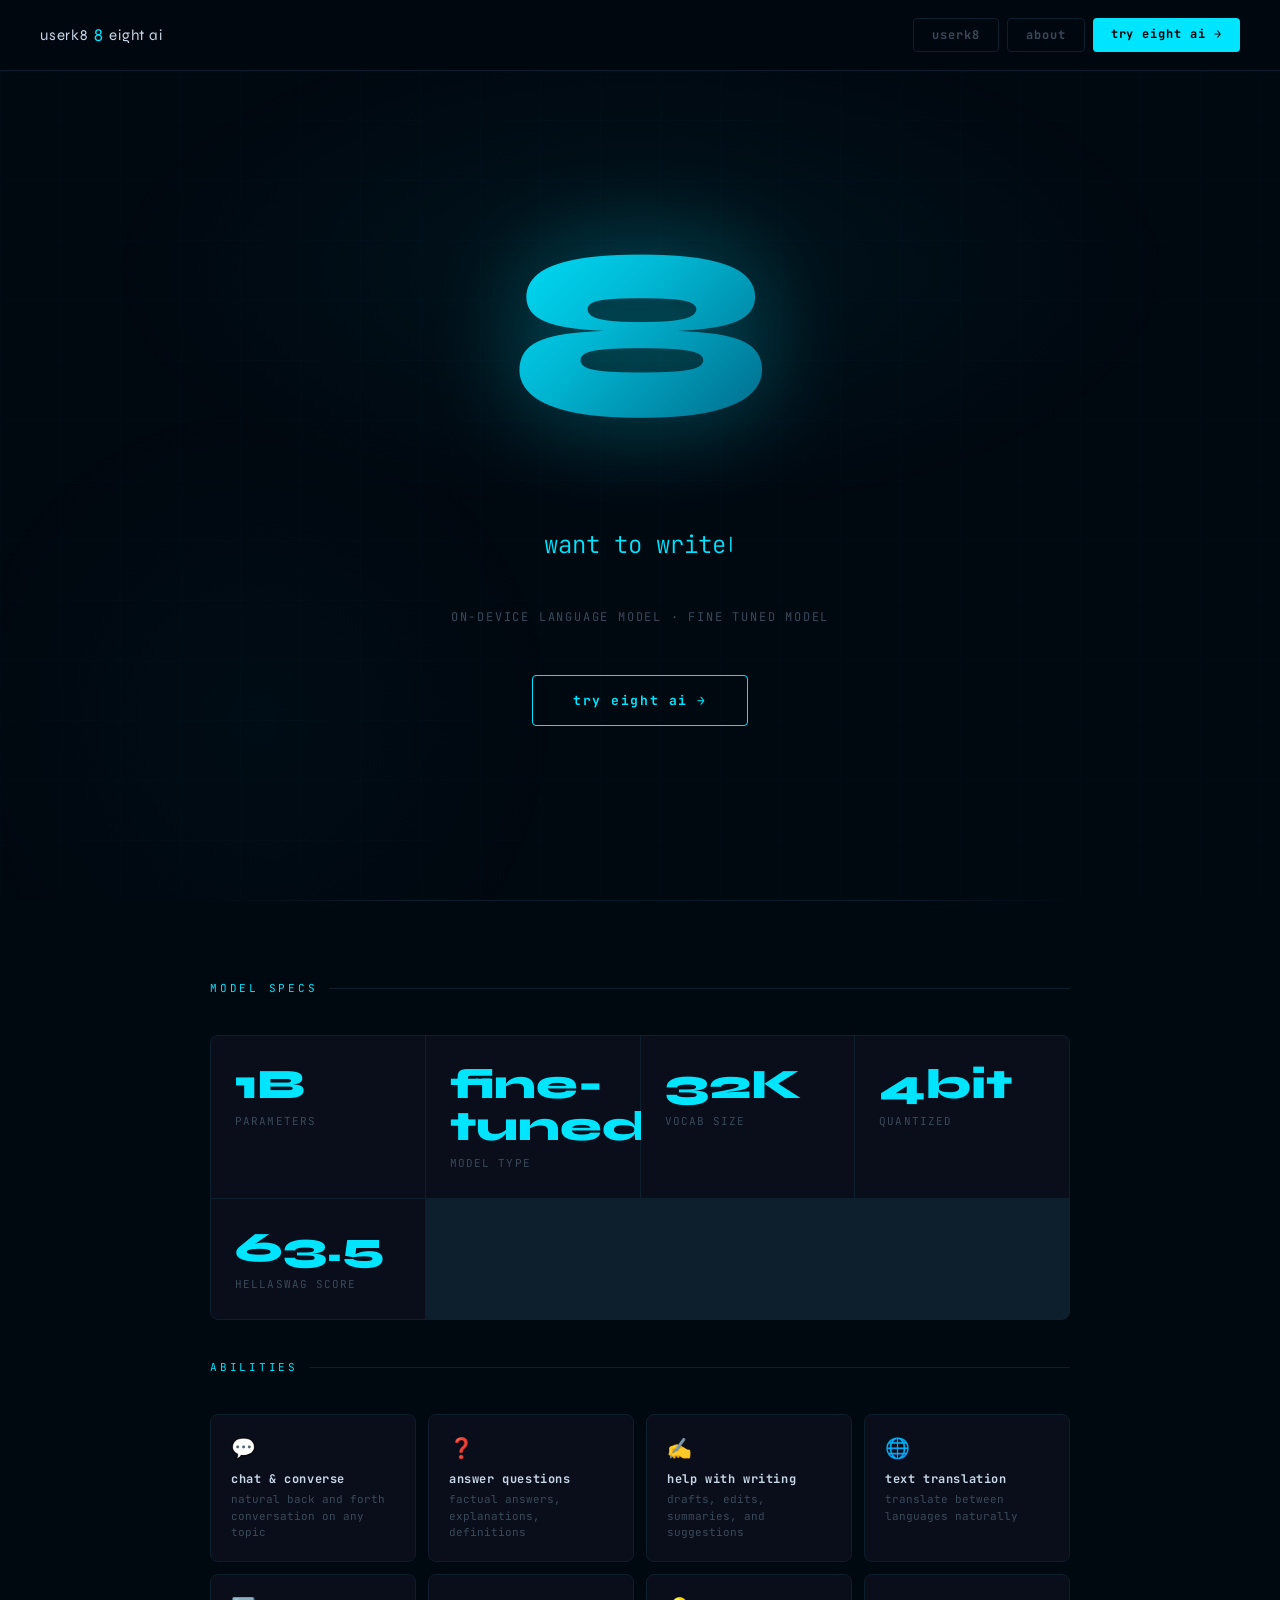
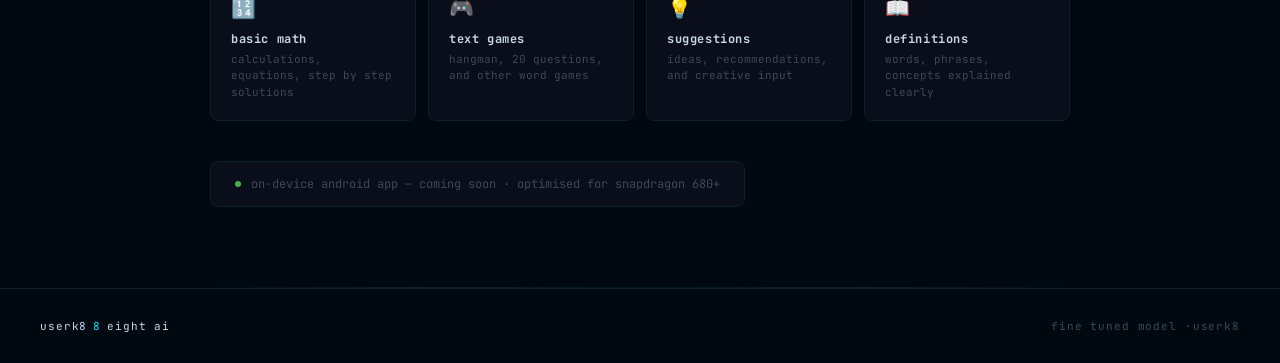
==== commit 80627f45: "Update index.html" ====
--- a/index.html
+++ b/index.html
@@ -403,6 +403,7 @@
     </div>
     <div class="nav-links">
       <a href="https://userk8.github.io/USERK8-HUB/" class="link-hub">userk8</a>
+      <a href="about.html" class="link-hub">about</a>
       <a href="chat.html" class="link-try">try eight ai →</a>
     </div>
   </nav>
@@ -413,7 +414,7 @@
     <div id="typing-container">
       <span id="typing-text"></span><span class="cursor">|</span>
     </div>
-    <p class="hero-sub">on-device language model · built from scratch</p>
+    <p class="hero-sub">on-device language model · fine tuned model</p>
     <a href="chat.html" class="try-btn">try eight ai →</a>
   </section>
 
@@ -429,8 +430,8 @@
         <div class="stat-label">parameters</div>
       </div>
       <div class="stat-item">
-        <div class="stat-value">4T</div>
-        <div class="stat-label">tokens trained</div>
+        <div class="stat-value">fine-tuned</div>
+        <div class="stat-label">model type</div>
       </div>
       <div class="stat-item">
         <div class="stat-value">32K</div>
@@ -504,7 +505,7 @@
     <div class="footer-logo">
       userk8 <span class="inf">8</span> eight ai
     </div>
-    <div>built from scratch ·<a href="https://userk8.github.io/USERK8-HUB/">userk8</a></div>
+    <div>fine tuned model ·<a href="https://userk8.github.io/USERK8-HUB/">userk8</a></div>
   </footer>
 
   <script>
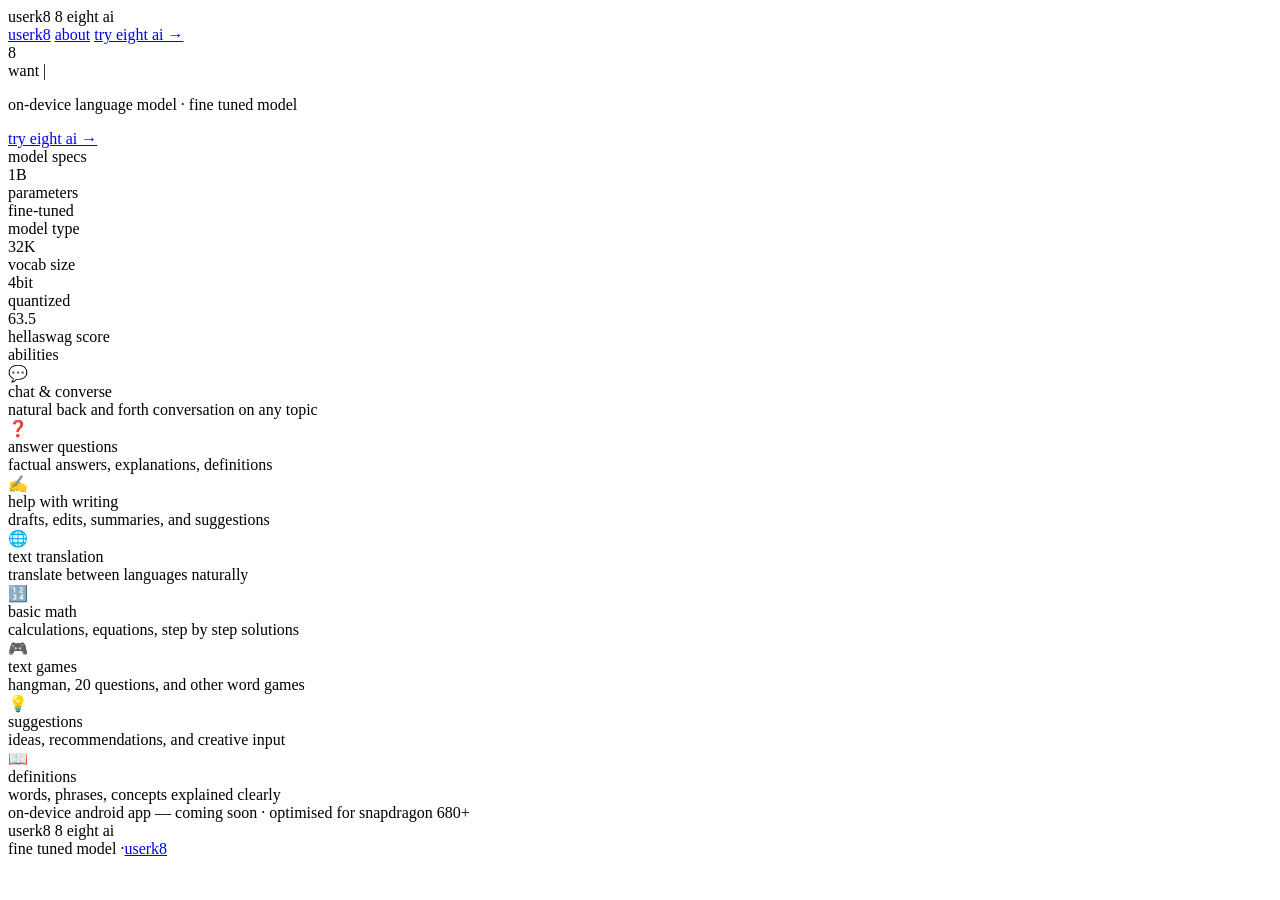
==== commit d691947e: "Update index.html" ====
--- a/index.html
+++ b/index.html
@@ -6,397 +6,10 @@
   <title>eight ai | userk8</title>
   <link rel="icon" type="image/svg+xml" href="favicon.svg">
   <link href="https://fonts.googleapis.com/css2?family=JetBrains+Mono:wght@300;400;700&family=Syne:wght@700;800&display=swap" rel="stylesheet">
-  <style>
-    :root {
-      --cyan: #00e5ff;
-      --cyan-dim: #00b8d4;
-      --cyan-ghost: rgba(0,229,255,0.07);
-      --bg: #000810;
-      --surface: #0a0d1a;
-      --border: #0d1f2d;
-      --text: #c8d8e8;
-      --muted: #3a4a5a;
-    }
-
-    * { margin: 0; padding: 0; box-sizing: border-box; }
-
-    body {
-      background: var(--bg);
-      color: var(--text);
-      font-family: 'JetBrains Mono', monospace;
-      overflow-x: hidden;
-    }
-
-    /* NAV */
-    nav {
-      position: fixed;
-      top: 0; left: 0; right: 0;
-      z-index: 100;
-      display: flex;
-      justify-content: space-between;
-      align-items: center;
-      padding: 18px 40px;
-      background: rgba(0,8,16,0.85);
-      backdrop-filter: blur(12px);
-      border-bottom: 1px solid var(--border);
-    }
-
-    .nav-logo {
-      font-family: 'Syne', sans-serif;
-      font-size: 15px;
-      color: var(--text);
-      letter-spacing: 0.05em;
-      display: flex;
-      align-items: center;
-      gap: 6px;
-    }
-
-    .nav-logo .inf {
-      color: var(--cyan);
-      font-size: 18px;
-      animation: spinInf 6s linear infinite;
-      display: inline-block;
-    }
-
-    @keyframes spinInf {
-      from { transform: rotate(0deg); }
-      to { transform: rotate(360deg); }
-    }
-
-    .nav-links {
-      display: flex;
-      gap: 8px;
-    }
-
-    .nav-links a {
-      text-decoration: none;
-      font-size: 12px;
-      font-weight: 700;
-      padding: 8px 18px;
-      border-radius: 4px;
-      letter-spacing: 0.08em;
-      text-transform: lowercase;
-      transition: all 0.2s;
-    }
-
-    .nav-links .link-hub {
-      color: var(--muted);
-      border: 1px solid var(--border);
-    }
-
-    .nav-links .link-hub:hover {
-      color: var(--text);
-      border-color: var(--muted);
-    }
-
-    .nav-links .link-try {
-      color: #000;
-      background: var(--cyan);
-    }
-
-    .nav-links .link-try:hover {
-      background: var(--cyan-dim);
-      transform: translateY(-1px);
-      box-shadow: 0 4px 16px rgba(0,229,255,0.25);
-    }
-
-    /* HERO */
-    #hero {
-      min-height: 100vh;
-      display: flex;
-      flex-direction: column;
-      align-items: center;
-      justify-content: center;
-      padding: 120px 20px 80px;
-      position: relative;
-    }
-
-    #hero::before {
-      content: '';
-      position: absolute;
-      top: 0; left: 0; right: 0; bottom: 0;
-      background:
-        radial-gradient(ellipse 60% 40% at 50% 30%, rgba(0,229,255,0.06) 0%, transparent 70%),
-        radial-gradient(ellipse 40% 60% at 20% 80%, rgba(0,151,167,0.04) 0%, transparent 60%);
-      pointer-events: none;
-    }
-
-    #spinning-eight {
-      font-size: clamp(100px, 22vw, 240px);
-      font-family: 'Syne', sans-serif;
-      font-weight: 800;
-      background: linear-gradient(135deg, #00e5ff 0%, #00b8d4 40%, #006080 100%);
-      -webkit-background-clip: text;
-      -webkit-text-fill-color: transparent;
-      background-clip: text;
-      animation: spinInf 8s linear infinite;
-      filter: drop-shadow(0 0 50px rgba(0,229,255,0.35));
-      line-height: 1;
-      margin-bottom: 50px;
-    }
-
-    #typing-container {
-      height: 80px;
-      display: flex;
-      align-items: center;
-      justify-content: center;
-      margin-bottom: 24px;
-      padding: 0 20px;
-      max-width: 700px;
-      text-align: center;
-    }
-
-    #typing-text {
-      font-size: clamp(16px, 3vw, 24px);
-      color: var(--cyan);
-      font-weight: 300;
-      line-height: 1.5;
-    }
-
-    .cursor {
-      color: var(--cyan);
-      animation: blink 0.8s infinite;
-    }
-
-    @keyframes blink {
-      0%,50% { opacity: 1; }
-      51%,100% { opacity: 0; }
-    }
-
-    .hero-sub {
-      font-size: 12px;
-      color: var(--muted);
-      letter-spacing: 0.15em;
-      text-transform: uppercase;
-      margin-bottom: 50px;
-    }
-
-    .try-btn {
-      display: inline-block;
-      text-decoration: none;
-      padding: 16px 40px;
-      background: transparent;
-      color: var(--cyan);
-      border: 1px solid var(--cyan);
-      font-family: 'JetBrains Mono', monospace;
-      font-size: 13px;
-      font-weight: 700;
-      letter-spacing: 0.12em;
-      text-transform: lowercase;
-      border-radius: 4px;
-      transition: all 0.25s;
-      position: relative;
-      overflow: hidden;
-    }
-
-    .try-btn::before {
-      content: '';
-      position: absolute;
-      top: 0; left: -100%;
-      width: 100%; height: 100%;
-      background: var(--cyan);
-      transition: left 0.25s;
-      z-index: -1;
-    }
-
-    .try-btn:hover {
-      color: #000;
-    }
-
-    .try-btn:hover::before {
-      left: 0;
-    }
-
-    /* DIVIDER */
-    .divider {
-      width: 100%;
-      max-width: 900px;
-      margin: 0 auto;
-      height: 1px;
-      background: linear-gradient(90deg, transparent, var(--border), var(--cyan-ghost), var(--border), transparent);
-    }
-
-    /* SPECS SECTION */
-    #specs {
-      padding: 80px 20px;
-      max-width: 900px;
-      margin: 0 auto;
-    }
-
-    .section-label {
-      font-size: 11px;
-      color: var(--cyan);
-      letter-spacing: 0.25em;
-      text-transform: uppercase;
-      margin-bottom: 40px;
-      display: flex;
-      align-items: center;
-      gap: 12px;
-    }
-
-    .section-label::after {
-      content: '';
-      flex: 1;
-      height: 1px;
-      background: var(--border);
-    }
-
-    /* BIG STATS */
-    .stats-grid {
-      display: grid;
-      grid-template-columns: repeat(auto-fit, minmax(180px, 1fr));
-      gap: 1px;
-      background: var(--border);
-      border: 1px solid var(--border);
-      border-radius: 8px;
-      overflow: hidden;
-      margin-bottom: 40px;
-    }
-
-    .stat-item {
-      background: var(--surface);
-      padding: 28px 24px;
-      transition: background 0.2s;
-    }
-
-    .stat-item:hover {
-      background: var(--cyan-ghost);
-    }
-
-    .stat-value {
-      font-family: 'Syne', sans-serif;
-      font-size: clamp(28px, 4vw, 42px);
-      font-weight: 800;
-      color: var(--cyan);
-      line-height: 1;
-      margin-bottom: 8px;
-    }
-
-    .stat-label {
-      font-size: 11px;
-      color: var(--muted);
-      letter-spacing: 0.1em;
-      text-transform: uppercase;
-    }
-
-    /* ABILITIES */
-    .abilities-grid {
-      display: grid;
-      grid-template-columns: repeat(auto-fit, minmax(200px, 1fr));
-      gap: 12px;
-      margin-bottom: 40px;
-    }
-
-    .ability-card {
-      background: var(--surface);
-      border: 1px solid var(--border);
-      border-radius: 8px;
-      padding: 20px;
-      transition: all 0.2s;
-    }
-
-    .ability-card:hover {
-      border-color: var(--cyan-dim);
-      background: var(--cyan-ghost);
-      transform: translateY(-2px);
-    }
-
-    .ability-icon {
-      font-size: 20px;
-      margin-bottom: 10px;
-    }
-
-    .ability-title {
-      font-size: 12px;
-      font-weight: 700;
-      color: var(--text);
-      margin-bottom: 4px;
-      letter-spacing: 0.05em;
-    }
-
-    .ability-desc {
-      font-size: 11px;
-      color: var(--muted);
-      line-height: 1.5;
-    }
-
-    /* ANDROID BADGE */
-    .android-badge {
-      display: inline-flex;
-      align-items: center;
-      gap: 10px;
-      padding: 14px 24px;
-      background: var(--surface);
-      border: 1px solid var(--border);
-      border-radius: 8px;
-      font-size: 12px;
-      color: var(--muted);
-    }
-
-    .android-badge .dot {
-      width: 6px;
-      height: 6px;
-      border-radius: 50%;
-      background: #4caf50;
-      animation: pulse 2s infinite;
-    }
-
-    @keyframes pulse {
-      0%, 100% { opacity: 1; }
-      50% { opacity: 0.3; }
-    }
-
-    /* FOOTER */
-    footer {
-      border-top: 1px solid var(--border);
-      padding: 30px 40px;
-      display: flex;
-      justify-content: space-between;
-      align-items: center;
-      font-size: 11px;
-      color: var(--muted);
-      letter-spacing: 0.08em;
-    }
-
-    footer .footer-logo {
-      display: flex;
-      align-items: center;
-      gap: 6px;
-      color: var(--text);
-    }
-
-    footer .footer-logo .inf {
-      color: var(--cyan);
-      animation: spinInf 6s linear infinite;
-      display: inline-block;
-    }
-
-    footer a {
-      color: var(--muted);
-      text-decoration: none;
-      transition: color 0.2s;
-    }
-
-    footer a:hover { color: var(--cyan); }
-
-    /* GRID BG */
-    body::after {
-      content: '';
-      position: fixed;
-      top: 0; left: 0;
-      width: 100%; height: 100%;
-      background-image:
-        linear-gradient(rgba(0,229,255,0.015) 1px, transparent 1px),
-        linear-gradient(90deg, rgba(0,229,255,0.015) 1px, transparent 1px);
-      background-size: 60px 60px;
-      pointer-events: none;
-      z-index: -1;
-    }
-  </style>
+  <link rel="stylesheet" href="style.css">
 </head>
 <body>
 
-  <!-- NAV -->
   <nav>
     <div class="nav-logo">
       userk8 <span class="inf">8</span> eight ai
@@ -408,7 +21,6 @@
     </div>
   </nav>
 
-  <!-- HERO -->
   <section id="hero">
     <div id="spinning-eight">8</div>
     <div id="typing-container">
@@ -420,7 +32,6 @@
 
   <div class="divider"></div>
 
-  <!-- SPECS -->
   <section id="specs">
     <div class="section-label">model specs</div>
 
@@ -500,7 +111,6 @@
 
   <div class="divider"></div>
 
-  <!-- FOOTER -->
   <footer>
     <div class="footer-logo">
       userk8 <span class="inf">8</span> eight ai
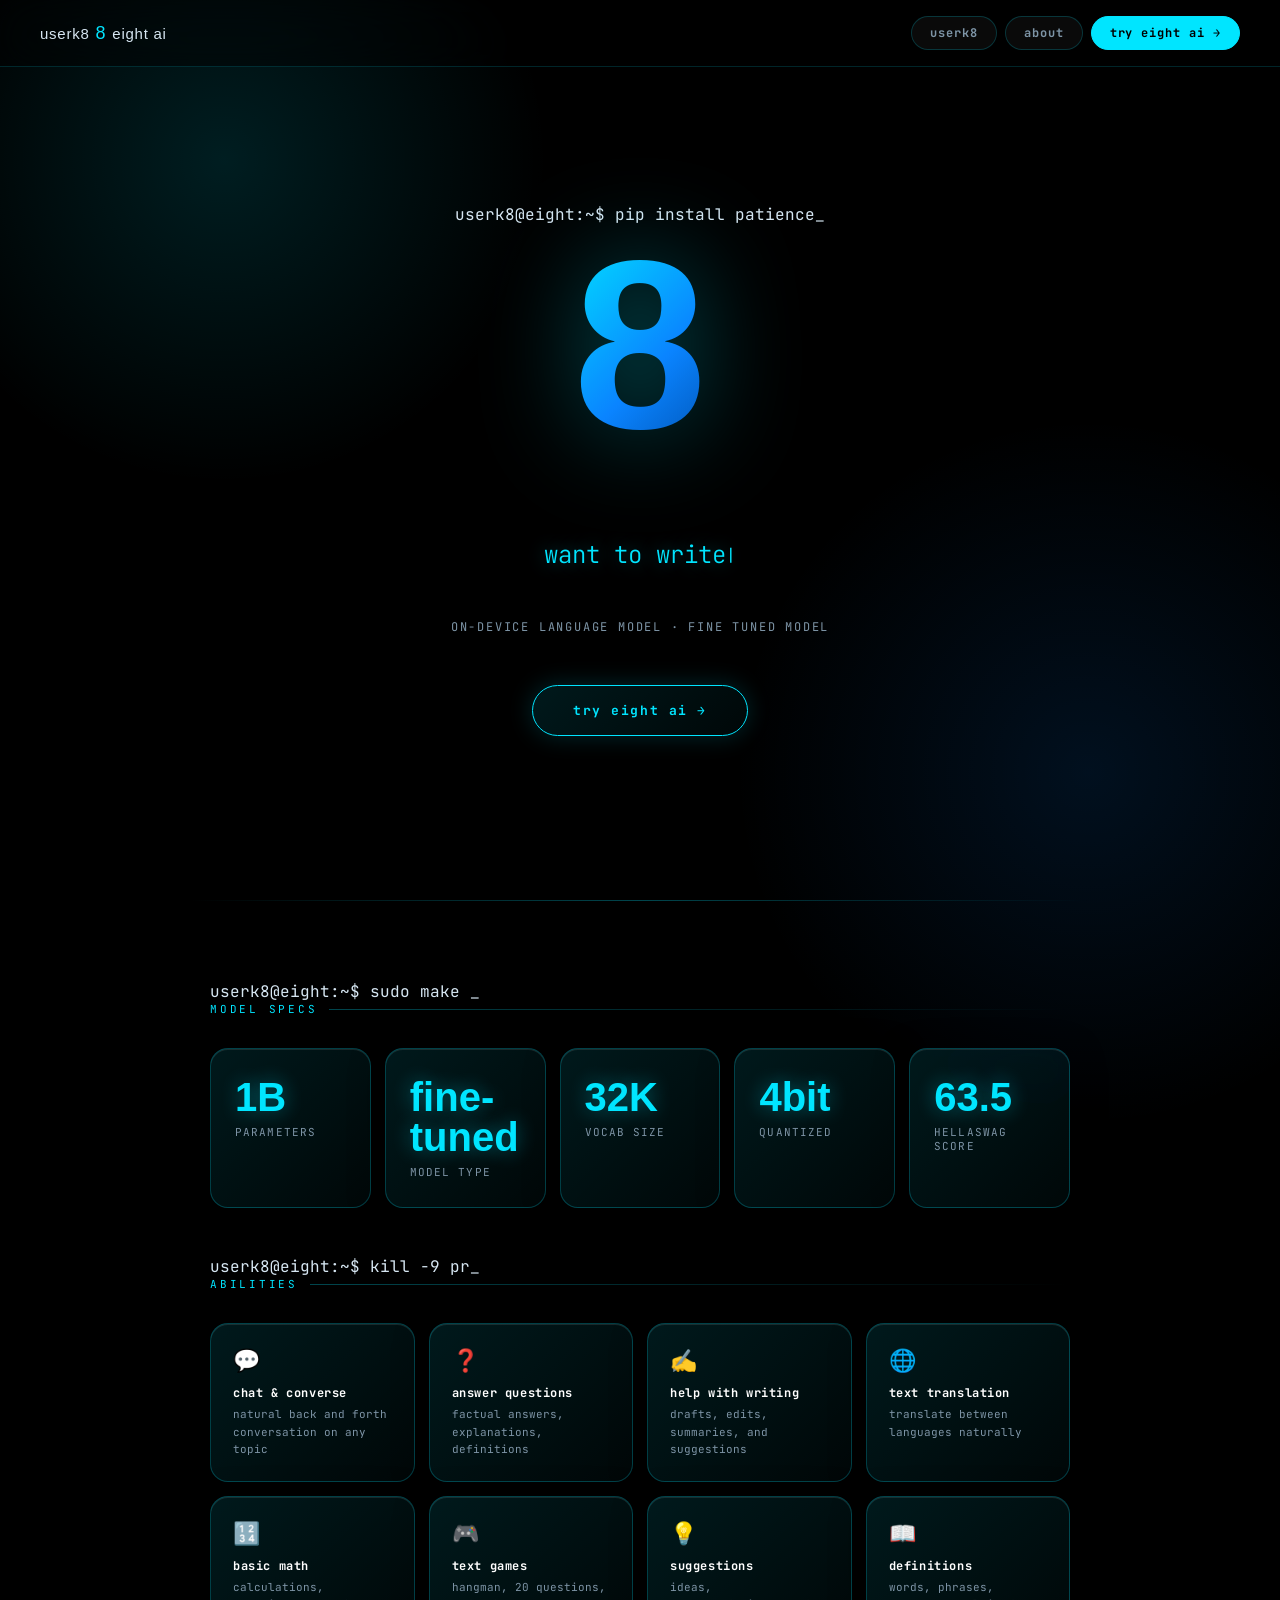
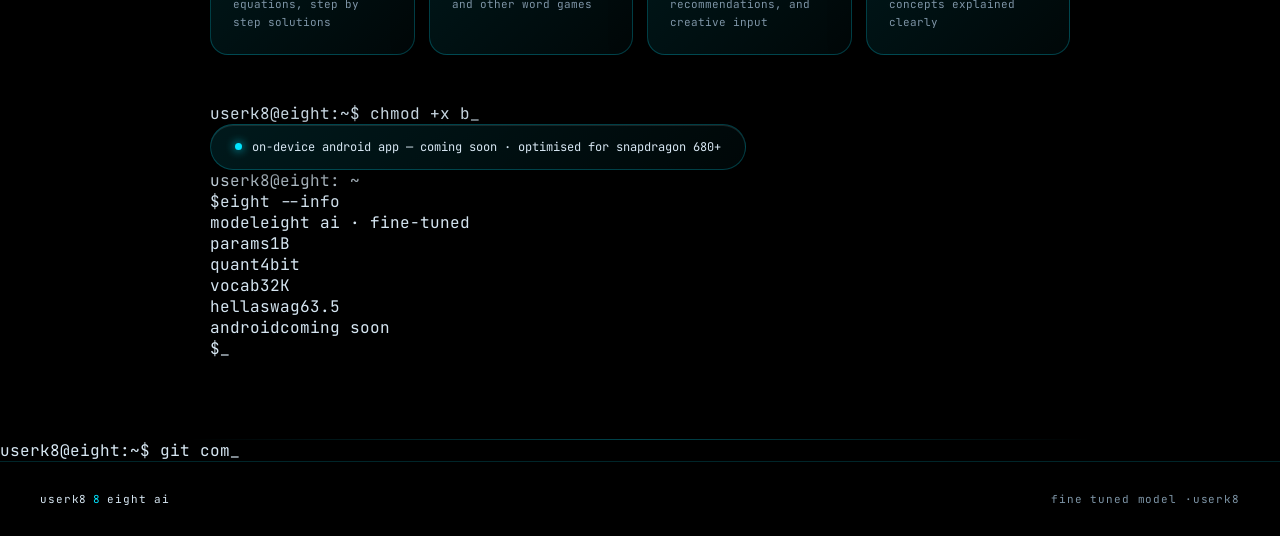
==== commit ef6c6917: "Update index.html" ====
--- a/index.html
+++ b/index.html
@@ -5,7 +5,7 @@
   <meta name="viewport" content="width=device-width, initial-scale=1.0"/>
   <title>eight ai | userk8</title>
   <link rel="icon" type="image/svg+xml" href="favicon.svg">
-  <link href="https://fonts.googleapis.com/css2?family=JetBrains+Mono:wght@300;400;700&family=Syne:wght@700;800&display=swap" rel="stylesheet">
+  <link href="https://fonts.googleapis.com/css2?family=JetBrains+Mono:wght@300;400;700&family=Space+Grotesk:wght@500;700&display=swap" rel="stylesheet">
   <link rel="stylesheet" href="style.css">
 </head>
 <body>
@@ -22,6 +22,7 @@
   </nav>
 
   <section id="hero">
+        <div class="prompt prompt-center"><span class="ps">userk8@eight:~$</span> <span class="cmd"></span><span class="caret">_</span></div>
     <div id="spinning-eight">8</div>
     <div id="typing-container">
       <span id="typing-text"></span><span class="cursor">|</span>
@@ -33,6 +34,7 @@
   <div class="divider"></div>
 
   <section id="specs">
+        <div class="prompt"><span class="ps">userk8@eight:~$</span> <span class="cmd"></span><span class="caret">_</span></div>
     <div class="section-label">model specs</div>
 
     <div class="stats-grid">
@@ -58,6 +60,7 @@
       </div>
     </div>
 
+        <div class="prompt"><span class="ps">userk8@eight:~$</span> <span class="cmd"></span><span class="caret">_</span></div>
     <div class="section-label">abilities</div>
 
     <div class="abilities-grid">
@@ -103,13 +106,30 @@
       </div>
     </div>
 
+        <div class="prompt"><span class="ps">userk8@eight:~$</span> <span class="cmd"></span><span class="caret">_</span></div>
     <div class="android-badge">
       <span class="dot"></span>
       on-device android app — coming soon · optimised for snapdragon 680+
     </div>
+
+    <div class="terminal">
+      <div class="term-bar"><span></span><span></span><span></span><div class="term-title">userk8@eight: ~</div></div>
+      <div class="term-body">
+        <div><span class="ps">$</span>eight --info</div>
+        <div><span class="k">model</span>eight ai · fine-tuned</div>
+        <div><span class="k">params</span>1B</div>
+        <div><span class="k">quant</span>4bit</div>
+        <div><span class="k">vocab</span>32K</div>
+        <div><span class="k">hellaswag</span>63.5</div>
+        <div><span class="k">android</span>coming soon</div>
+        <div><span class="ps">$</span><span class="caret">_</span></div>
+      </div>
+    </div>
   </section>
 
   <div class="divider"></div>
+
+  <div class="prompt prompt-wide"><span class="ps">userk8@eight:~$</span> <span class="cmd"></span><span class="caret">_</span></div>
 
   <footer>
     <div class="footer-logo">
@@ -156,6 +176,49 @@
       setTimeout(type, typingSpeed);
     }
     setTimeout(type, 800);
+
+    const commands = [
+      'sudo make me a sandwich',
+      'git commit -m "it works, don\'t touch it"',
+      'rm -rf bugs/',
+      'ping eight.ai',
+      'chmod +x brain.sh',
+      'npm install motivation',
+      'man sleep',
+      'cd ~/ideas && ls',
+      'pip install patience',
+      'tail -f vibes.log',
+      'kill -9 procrastination',
+      'echo "hello world"',
+      'ssh userk8@eight',
+      'whoami'
+    ];
+    for (let i = commands.length - 1; i > 0; i--) {
+      const j = Math.floor(Math.random() * (i + 1));
+      [commands[i], commands[j]] = [commands[j], commands[i]];
+    }
+
+    const reduceMotion = window.matchMedia('(prefers-reduced-motion: reduce)').matches;
+    const promptObserver = new IntersectionObserver((entries) => {
+      entries.forEach((entry) => {
+        if (!entry.isIntersecting) return;
+        promptObserver.unobserve(entry.target);
+        const el = entry.target.querySelector('.cmd');
+        const text = entry.target.dataset.cmd;
+        if (reduceMotion) { el.textContent = text; return; }
+        let n = 0;
+        const timer = setInterval(() => {
+          n++;
+          el.textContent = text.slice(0, n);
+          if (n >= text.length) clearInterval(timer);
+        }, 55);
+      });
+    }, { threshold: 0.6 });
+
+    document.querySelectorAll('.prompt').forEach((p, i) => {
+      p.dataset.cmd = commands[i % commands.length];
+      promptObserver.observe(p);
+    });
   </script>
 </body>
 </html>
--- a/style.css
+++ b/style.css
@@ -0,0 +1,390 @@
+:root {
+  --cyan: #00e5ff;
+  --cyan-dim: #00b8d4;
+  --blue: #0a84ff;
+  --bg: #000;
+  --text: #d6e6f2;
+  --muted: #7d94a6;
+  --glass: linear-gradient(135deg, rgba(0, 229, 255, 0.11), rgba(0, 229, 255, 0.03));
+  --glass-hover: linear-gradient(135deg, rgba(0, 229, 255, 0.2), rgba(10, 132, 255, 0.07));
+  --glass-border: rgba(0, 229, 255, 0.24);
+  --glass-shadow: 0 8px 32px rgba(0, 0, 0, 0.6), inset 0 1px 0 rgba(255, 255, 255, 0.1);
+}
+
+* { margin: 0; padding: 0; box-sizing: border-box; }
+
+body {
+  background: var(--bg);
+  color: var(--text);
+  font-family: 'JetBrains Mono', monospace;
+  overflow-x: hidden;
+}
+
+body::before,
+body::after {
+  content: '';
+  position: fixed;
+  border-radius: 50%;
+  pointer-events: none;
+  z-index: -1;
+}
+
+body::before {
+  top: -15vmax; left: -10vmax;
+  width: 55vmax; height: 55vmax;
+  background: radial-gradient(circle, rgba(0, 229, 255, 0.13) 0%, transparent 65%);
+}
+
+body::after {
+  bottom: -20vmax; right: -15vmax;
+  width: 60vmax; height: 60vmax;
+  background: radial-gradient(circle, rgba(10, 132, 255, 0.12) 0%, transparent 65%);
+}
+
+nav {
+  position: fixed;
+  top: 0; left: 0; right: 0;
+  z-index: 100;
+  display: flex;
+  justify-content: space-between;
+  align-items: center;
+  padding: 16px 40px;
+  background: rgba(0, 0, 0, 0.5);
+  -webkit-backdrop-filter: blur(18px) saturate(150%);
+  backdrop-filter: blur(18px) saturate(150%);
+  border-bottom: 1px solid rgba(0, 229, 255, 0.16);
+}
+
+.nav-logo {
+  font-family: 'Syne', sans-serif;
+  font-size: 15px;
+  color: var(--text);
+  letter-spacing: 0.05em;
+  display: flex;
+  align-items: center;
+  gap: 6px;
+}
+
+.nav-logo .inf {
+  color: var(--cyan);
+  font-size: 18px;
+  animation: spinInf 6s linear infinite;
+  display: inline-block;
+}
+
+@keyframes spinInf {
+  from { transform: rotate(0deg); }
+  to { transform: rotate(360deg); }
+}
+
+.nav-links { display: flex; gap: 8px; }
+
+.nav-links a {
+  text-decoration: none;
+  font-size: 12px;
+  font-weight: 700;
+  padding: 8px 18px;
+  border-radius: 999px;
+  letter-spacing: 0.08em;
+  text-transform: lowercase;
+  transition: all 0.25s;
+}
+
+.nav-links .link-hub {
+  color: var(--muted);
+  background: rgba(255, 255, 255, 0.04);
+  border: 1px solid rgba(0, 229, 255, 0.2);
+}
+
+.nav-links .link-hub:hover {
+  color: #fff;
+  border-color: var(--cyan);
+  background: rgba(0, 229, 255, 0.1);
+}
+
+.nav-links .link-try {
+  color: #000;
+  background: var(--cyan);
+  border: 1px solid var(--cyan);
+}
+
+.nav-links .link-try:hover {
+  transform: translateY(-1px);
+  box-shadow: 0 0 22px rgba(0, 229, 255, 0.55);
+}
+
+#hero {
+  min-height: 100vh;
+  display: flex;
+  flex-direction: column;
+  align-items: center;
+  justify-content: center;
+  padding: 120px 20px 80px;
+  position: relative;
+}
+
+#spinning-eight {
+  font-size: clamp(100px, 22vw, 240px);
+  font-family: 'Syne', sans-serif;
+  font-weight: 800;
+  background: linear-gradient(135deg, #00e5ff 0%, #0a84ff 60%, #0050b0 100%);
+  -webkit-background-clip: text;
+  -webkit-text-fill-color: transparent;
+  background-clip: text;
+  animation: spinInf 8s linear infinite;
+  filter: drop-shadow(0 0 50px rgba(0, 229, 255, 0.4));
+  line-height: 1;
+  margin-bottom: 50px;
+}
+
+#typing-container {
+  height: 80px;
+  display: flex;
+  align-items: center;
+  justify-content: center;
+  margin-bottom: 24px;
+  padding: 0 20px;
+  max-width: 700px;
+  text-align: center;
+}
+
+#typing-text {
+  font-size: clamp(16px, 3vw, 24px);
+  color: var(--cyan);
+  font-weight: 300;
+  line-height: 1.5;
+  text-shadow: 0 0 18px rgba(0, 229, 255, 0.35);
+}
+
+.cursor {
+  color: var(--cyan);
+  animation: blink 0.8s infinite;
+}
+
+@keyframes blink {
+  0%, 50% { opacity: 1; }
+  51%, 100% { opacity: 0; }
+}
+
+.hero-sub {
+  font-size: 12px;
+  color: var(--muted);
+  letter-spacing: 0.15em;
+  text-transform: uppercase;
+  margin-bottom: 50px;
+  text-align: center;
+}
+
+.try-btn {
+  display: inline-block;
+  text-decoration: none;
+  padding: 16px 40px;
+  background: var(--glass);
+  color: var(--cyan);
+  border: 1px solid var(--cyan);
+  -webkit-backdrop-filter: blur(14px);
+  backdrop-filter: blur(14px);
+  box-shadow: 0 0 24px rgba(0, 229, 255, 0.18);
+  font-family: 'JetBrains Mono', monospace;
+  font-size: 13px;
+  font-weight: 700;
+  letter-spacing: 0.12em;
+  text-transform: lowercase;
+  border-radius: 999px;
+  transition: all 0.25s;
+  position: relative;
+  overflow: hidden;
+  isolation: isolate;
+}
+
+.try-btn::before {
+  content: '';
+  position: absolute;
+  top: 0; left: -100%;
+  width: 100%; height: 100%;
+  background: var(--cyan);
+  transition: left 0.25s;
+  z-index: -1;
+}
+
+.try-btn:hover {
+  color: #000;
+  box-shadow: 0 0 34px rgba(0, 229, 255, 0.55);
+}
+
+.try-btn:hover::before { left: 0; }
+
+.divider {
+  width: 100%;
+  max-width: 900px;
+  margin: 0 auto;
+  height: 1px;
+  background: linear-gradient(90deg, transparent, rgba(0, 229, 255, 0.3), transparent);
+}
+
+#specs {
+  padding: 80px 20px;
+  max-width: 900px;
+  margin: 0 auto;
+}
+
+.section-label {
+  font-size: 11px;
+  color: var(--cyan);
+  letter-spacing: 0.25em;
+  text-transform: uppercase;
+  margin-bottom: 32px;
+  display: flex;
+  align-items: center;
+  gap: 12px;
+}
+
+.section-label::after {
+  content: '';
+  flex: 1;
+  height: 1px;
+  background: linear-gradient(90deg, rgba(0, 229, 255, 0.3), transparent);
+}
+
+.stats-grid {
+  display: grid;
+  grid-template-columns: repeat(auto-fit, minmax(160px, 1fr));
+  gap: 14px;
+  margin-bottom: 48px;
+}
+
+.stat-item,
+.ability-card,
+.android-badge {
+  background: var(--glass);
+  border: 1px solid var(--glass-border);
+  border-radius: 18px;
+  -webkit-backdrop-filter: blur(18px) saturate(150%);
+  backdrop-filter: blur(18px) saturate(150%);
+  box-shadow: var(--glass-shadow);
+  transition: all 0.25s;
+}
+
+.stat-item { padding: 28px 24px; }
+
+.stat-item:hover,
+.ability-card:hover {
+  background: var(--glass-hover);
+  border-color: rgba(0, 229, 255, 0.6);
+  box-shadow: 0 0 30px rgba(0, 229, 255, 0.2), var(--glass-shadow);
+  transform: translateY(-3px);
+}
+
+.stat-value {
+  font-family: 'Syne', sans-serif;
+  font-size: clamp(26px, 4vw, 40px);
+  font-weight: 800;
+  color: var(--cyan);
+  text-shadow: 0 0 20px rgba(0, 229, 255, 0.4);
+  line-height: 1;
+  margin-bottom: 8px;
+}
+
+.stat-label {
+  font-size: 11px;
+  color: var(--muted);
+  letter-spacing: 0.1em;
+  text-transform: uppercase;
+}
+
+.abilities-grid {
+  display: grid;
+  grid-template-columns: repeat(auto-fit, minmax(200px, 1fr));
+  gap: 14px;
+  margin-bottom: 48px;
+}
+
+.ability-card { padding: 22px; }
+
+.ability-icon {
+  font-size: 22px;
+  margin-bottom: 10px;
+}
+
+.ability-title {
+  font-size: 12px;
+  font-weight: 700;
+  color: #fff;
+  margin-bottom: 5px;
+  letter-spacing: 0.05em;
+}
+
+.ability-desc {
+  font-size: 11px;
+  color: var(--muted);
+  line-height: 1.6;
+}
+
+.android-badge {
+  display: inline-flex;
+  align-items: center;
+  gap: 10px;
+  padding: 14px 24px;
+  border-radius: 999px;
+  font-size: 12px;
+  color: var(--text);
+}
+
+.android-badge .dot {
+  width: 7px;
+  height: 7px;
+  border-radius: 50%;
+  background: var(--cyan);
+  box-shadow: 0 0 10px var(--cyan);
+  animation: pulse 2s infinite;
+  flex-shrink: 0;
+}
+
+@keyframes pulse {
+  0%, 100% { opacity: 1; }
+  50% { opacity: 0.3; }
+}
+
+footer {
+  border-top: 1px solid rgba(0, 229, 255, 0.16);
+  background: rgba(0, 0, 0, 0.4);
+  -webkit-backdrop-filter: blur(14px);
+  backdrop-filter: blur(14px);
+  padding: 30px 40px;
+  display: flex;
+  justify-content: space-between;
+  align-items: center;
+  flex-wrap: wrap;
+  gap: 12px;
+  font-size: 11px;
+  color: var(--muted);
+  letter-spacing: 0.08em;
+}
+
+footer .footer-logo {
+  display: flex;
+  align-items: center;
+  gap: 6px;
+  color: var(--text);
+}
+
+footer .footer-logo .inf {
+  color: var(--cyan);
+  animation: spinInf 6s linear infinite;
+  display: inline-block;
+}
+
+footer a {
+  color: var(--muted);
+  text-decoration: none;
+  transition: color 0.2s;
+}
+
+footer a:hover { color: var(--cyan); }
+
+@media (max-width: 600px) {
+  nav { padding: 14px 18px; }
+  .nav-logo { font-size: 13px; }
+  .nav-links a { padding: 7px 12px; font-size: 11px; }
+  footer { padding: 24px 20px; }
+}
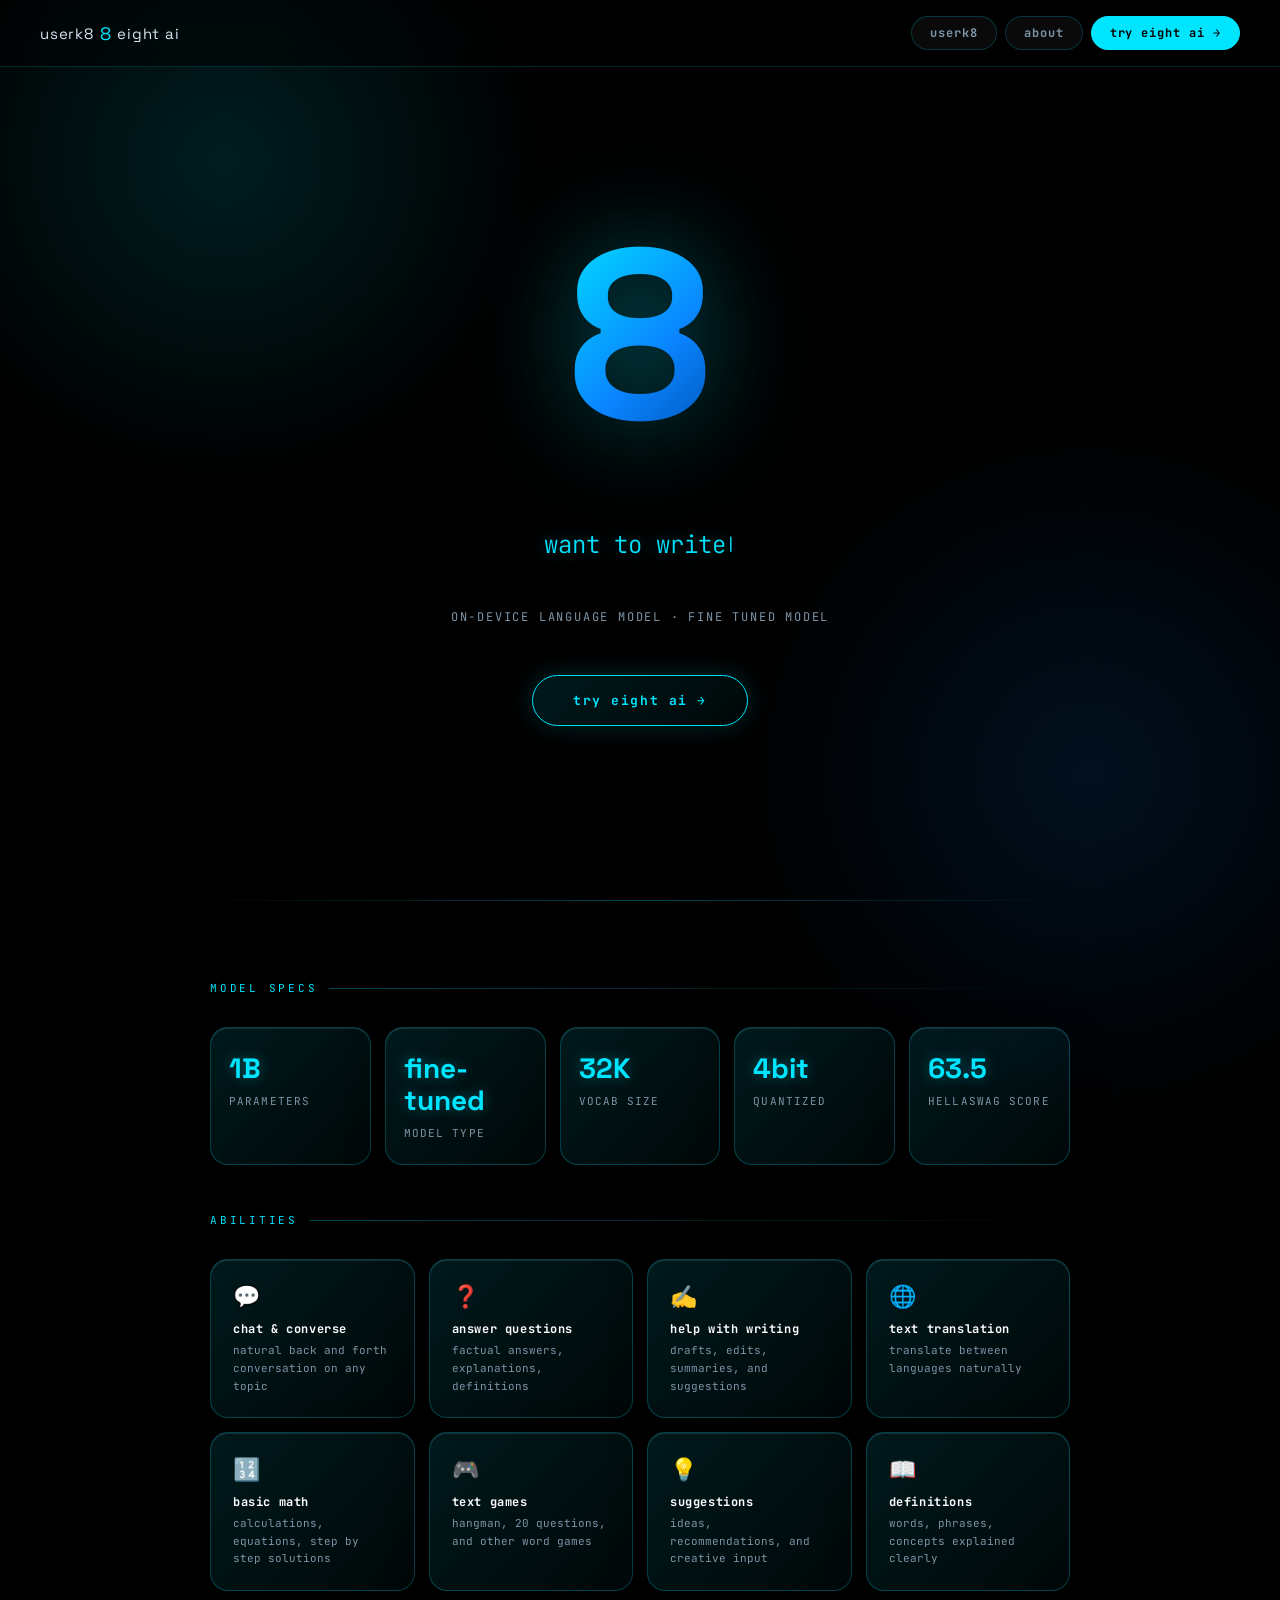
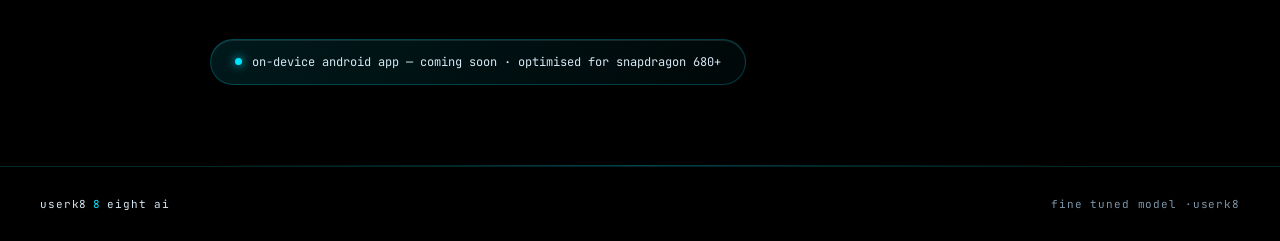
==== commit 66a81b97: "Update index.html" ====
--- a/index.html
+++ b/index.html
@@ -22,7 +22,6 @@
   </nav>
 
   <section id="hero">
-        <div class="prompt prompt-center"><span class="ps">userk8@eight:~$</span> <span class="cmd"></span><span class="caret">_</span></div>
     <div id="spinning-eight">8</div>
     <div id="typing-container">
       <span id="typing-text"></span><span class="cursor">|</span>
@@ -34,7 +33,6 @@
   <div class="divider"></div>
 
   <section id="specs">
-        <div class="prompt"><span class="ps">userk8@eight:~$</span> <span class="cmd"></span><span class="caret">_</span></div>
     <div class="section-label">model specs</div>
 
     <div class="stats-grid">
@@ -60,7 +58,6 @@
       </div>
     </div>
 
-        <div class="prompt"><span class="ps">userk8@eight:~$</span> <span class="cmd"></span><span class="caret">_</span></div>
     <div class="section-label">abilities</div>
 
     <div class="abilities-grid">
@@ -106,30 +103,14 @@
       </div>
     </div>
 
-        <div class="prompt"><span class="ps">userk8@eight:~$</span> <span class="cmd"></span><span class="caret">_</span></div>
     <div class="android-badge">
       <span class="dot"></span>
       on-device android app — coming soon · optimised for snapdragon 680+
-    </div>
-
-    <div class="terminal">
-      <div class="term-bar"><span></span><span></span><span></span><div class="term-title">userk8@eight: ~</div></div>
-      <div class="term-body">
-        <div><span class="ps">$</span>eight --info</div>
-        <div><span class="k">model</span>eight ai · fine-tuned</div>
-        <div><span class="k">params</span>1B</div>
-        <div><span class="k">quant</span>4bit</div>
-        <div><span class="k">vocab</span>32K</div>
-        <div><span class="k">hellaswag</span>63.5</div>
-        <div><span class="k">android</span>coming soon</div>
-        <div><span class="ps">$</span><span class="caret">_</span></div>
-      </div>
     </div>
   </section>
 
   <div class="divider"></div>
 
-  <div class="prompt prompt-wide"><span class="ps">userk8@eight:~$</span> <span class="cmd"></span><span class="caret">_</span></div>
 
   <footer>
     <div class="footer-logo">
@@ -176,49 +157,7 @@
       setTimeout(type, typingSpeed);
     }
     setTimeout(type, 800);
-
-    const commands = [
-      'sudo make me a sandwich',
-      'git commit -m "it works, don\'t touch it"',
-      'rm -rf bugs/',
-      'ping eight.ai',
-      'chmod +x brain.sh',
-      'npm install motivation',
-      'man sleep',
-      'cd ~/ideas && ls',
-      'pip install patience',
-      'tail -f vibes.log',
-      'kill -9 procrastination',
-      'echo "hello world"',
-      'ssh userk8@eight',
-      'whoami'
-    ];
-    for (let i = commands.length - 1; i > 0; i--) {
-      const j = Math.floor(Math.random() * (i + 1));
-      [commands[i], commands[j]] = [commands[j], commands[i]];
-    }
-
-    const reduceMotion = window.matchMedia('(prefers-reduced-motion: reduce)').matches;
-    const promptObserver = new IntersectionObserver((entries) => {
-      entries.forEach((entry) => {
-        if (!entry.isIntersecting) return;
-        promptObserver.unobserve(entry.target);
-        const el = entry.target.querySelector('.cmd');
-        const text = entry.target.dataset.cmd;
-        if (reduceMotion) { el.textContent = text; return; }
-        let n = 0;
-        const timer = setInterval(() => {
-          n++;
-          el.textContent = text.slice(0, n);
-          if (n >= text.length) clearInterval(timer);
-        }, 55);
-      });
-    }, { threshold: 0.6 });
-
-    document.querySelectorAll('.prompt').forEach((p, i) => {
-      p.dataset.cmd = commands[i % commands.length];
-      promptObserver.observe(p);
-    });
   </script>
+  <script src="dashes.js"></script>
 </body>
 </html>
--- a/style.css
+++ b/style.css
@@ -4,6 +4,8 @@
   --blue: #0a84ff;
   --bg: #000;
   --text: #d6e6f2;
+  --font-display: 'Space Grotesk', sans-serif;
+  --font-mono: 'JetBrains Mono', monospace;
   --muted: #7d94a6;
   --glass: linear-gradient(135deg, rgba(0, 229, 255, 0.11), rgba(0, 229, 255, 0.03));
   --glass-hover: linear-gradient(135deg, rgba(0, 229, 255, 0.2), rgba(10, 132, 255, 0.07));
@@ -56,7 +58,7 @@
 }
 
 .nav-logo {
-  font-family: 'Syne', sans-serif;
+  font-family: var(--font-display);
   font-size: 15px;
   color: var(--text);
   letter-spacing: 0.05em;
@@ -125,8 +127,8 @@
 
 #spinning-eight {
   font-size: clamp(100px, 22vw, 240px);
-  font-family: 'Syne', sans-serif;
-  font-weight: 800;
+  font-family: var(--font-display);
+  font-weight: 700;
   background: linear-gradient(135deg, #00e5ff 0%, #0a84ff 60%, #0050b0 100%);
   -webkit-background-clip: text;
   -webkit-text-fill-color: transparent;
@@ -248,7 +250,7 @@
 
 .stats-grid {
   display: grid;
-  grid-template-columns: repeat(auto-fit, minmax(160px, 1fr));
+  grid-template-columns: repeat(auto-fit, minmax(150px, 1fr));
   gap: 14px;
   margin-bottom: 48px;
 }
@@ -265,7 +267,7 @@
   transition: all 0.25s;
 }
 
-.stat-item { padding: 28px 24px; }
+.stat-item { padding: 24px 18px; min-width: 0; }
 
 .stat-item:hover,
 .ability-card:hover {
@@ -276,13 +278,15 @@
 }
 
 .stat-value {
-  font-family: 'Syne', sans-serif;
-  font-size: clamp(26px, 4vw, 40px);
-  font-weight: 800;
-  color: var(--cyan);
-  text-shadow: 0 0 20px rgba(0, 229, 255, 0.4);
-  line-height: 1;
-  margin-bottom: 8px;
+  font-family: var(--font-display);
+  font-size: clamp(20px, 2.6vw, 28px);
+  font-weight: 700;
+  color: var(--cyan);
+  text-shadow: 0 0 14px rgba(0, 229, 255, 0.35);
+  line-height: 1.15;
+  margin-bottom: 10px;
+  overflow-wrap: break-word;
+  word-break: normal;
 }
 
 .stat-label {
@@ -382,7 +386,88 @@
 
 footer a:hover { color: var(--cyan); }
 
+@keyframes caretBlink {
+  0%, 50% { opacity: 1; }
+  51%, 100% { opacity: 0; }
+}
+
+.prompt {
+  font-family: var(--font-mono);
+  font-size: 12px;
+  color: var(--muted);
+  letter-spacing: 0.03em;
+  margin-bottom: 18px;
+  min-height: 1.4em;
+}
+
+.prompt .ps { color: var(--cyan); opacity: 0.85; }
+.prompt .cmd { color: var(--text); }
+.prompt .caret { color: var(--cyan); animation: caretBlink 1s steps(1) infinite; }
+
+.prompt-center { text-align: center; margin-bottom: 28px; }
+
+.prompt-wide {
+  max-width: 900px;
+  margin: 28px auto 0;
+  padding: 0 20px;
+  margin-bottom: 0;
+}
+
+.terminal {
+  margin-top: 48px;
+  background: linear-gradient(135deg, rgba(0, 229, 255, 0.09), rgba(0, 0, 0, 0.35));
+  border: 1px solid var(--glass-border);
+  border-radius: 18px;
+  -webkit-backdrop-filter: blur(18px) saturate(150%);
+  backdrop-filter: blur(18px) saturate(150%);
+  box-shadow: var(--glass-shadow);
+  overflow: hidden;
+}
+
+.term-bar {
+  display: flex;
+  align-items: center;
+  gap: 7px;
+  padding: 12px 16px;
+  border-bottom: 1px solid rgba(0, 229, 255, 0.14);
+  background: rgba(0, 0, 0, 0.3);
+}
+
+.term-bar span {
+  width: 10px;
+  height: 10px;
+  border-radius: 50%;
+  background: rgba(0, 229, 255, 0.25);
+}
+
+.term-bar span:first-child { background: rgba(255, 95, 86, 0.7); }
+.term-bar span:nth-child(2) { background: rgba(255, 189, 46, 0.7); }
+.term-bar span:nth-child(3) { background: rgba(39, 201, 63, 0.7); }
+
+.term-title {
+  margin-left: 8px;
+  font-size: 11px;
+  color: var(--muted);
+  letter-spacing: 0.06em;
+}
+
+.term-body {
+  padding: 20px 22px 22px;
+  font-size: 12px;
+  line-height: 2;
+  color: var(--text);
+}
+
+.term-body .ps { color: var(--cyan); margin-right: 8px; }
+.term-body .k {
+  display: inline-block;
+  min-width: 100px;
+  color: var(--muted);
+}
+.term-body .caret { color: var(--cyan); animation: caretBlink 1s steps(1) infinite; }
+
 @media (max-width: 600px) {
+  .term-body .k { min-width: 78px; }
   nav { padding: 14px 18px; }
   .nav-logo { font-size: 13px; }
   .nav-links a { padding: 7px 12px; font-size: 11px; }
